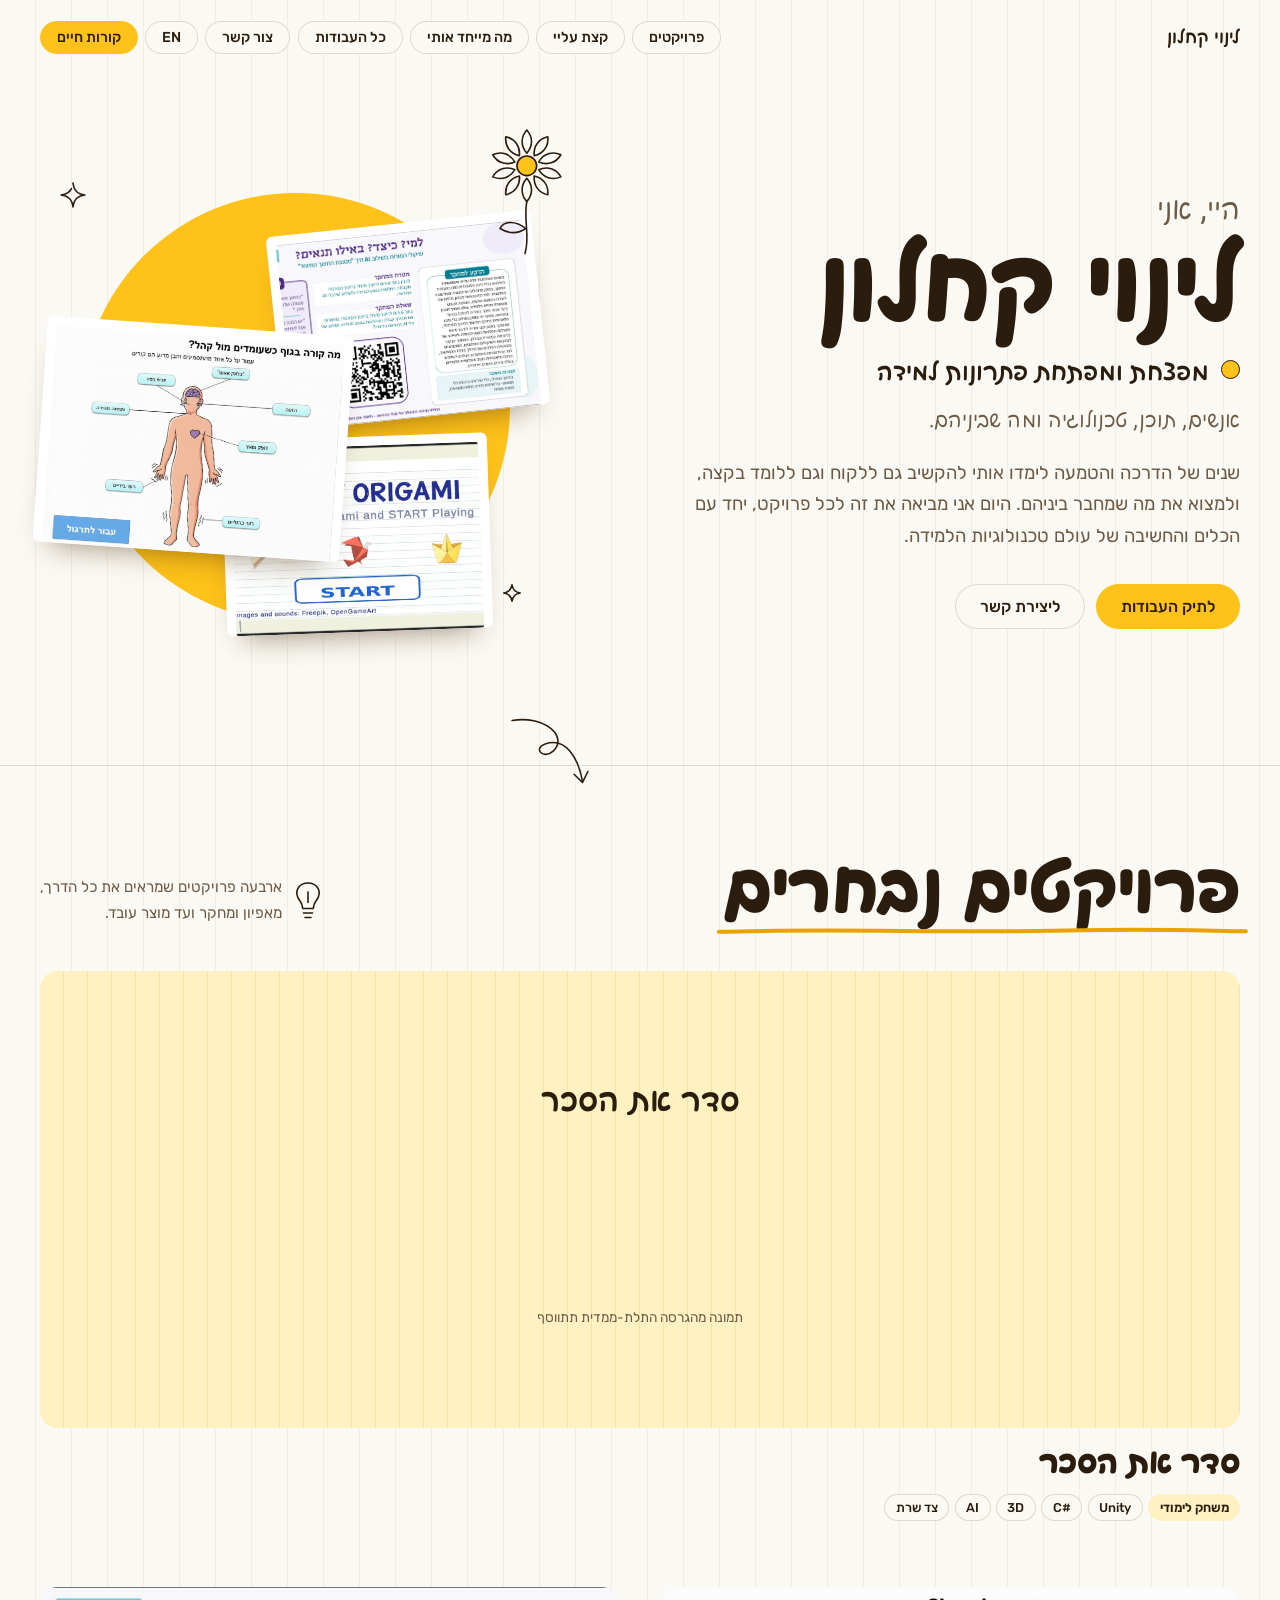
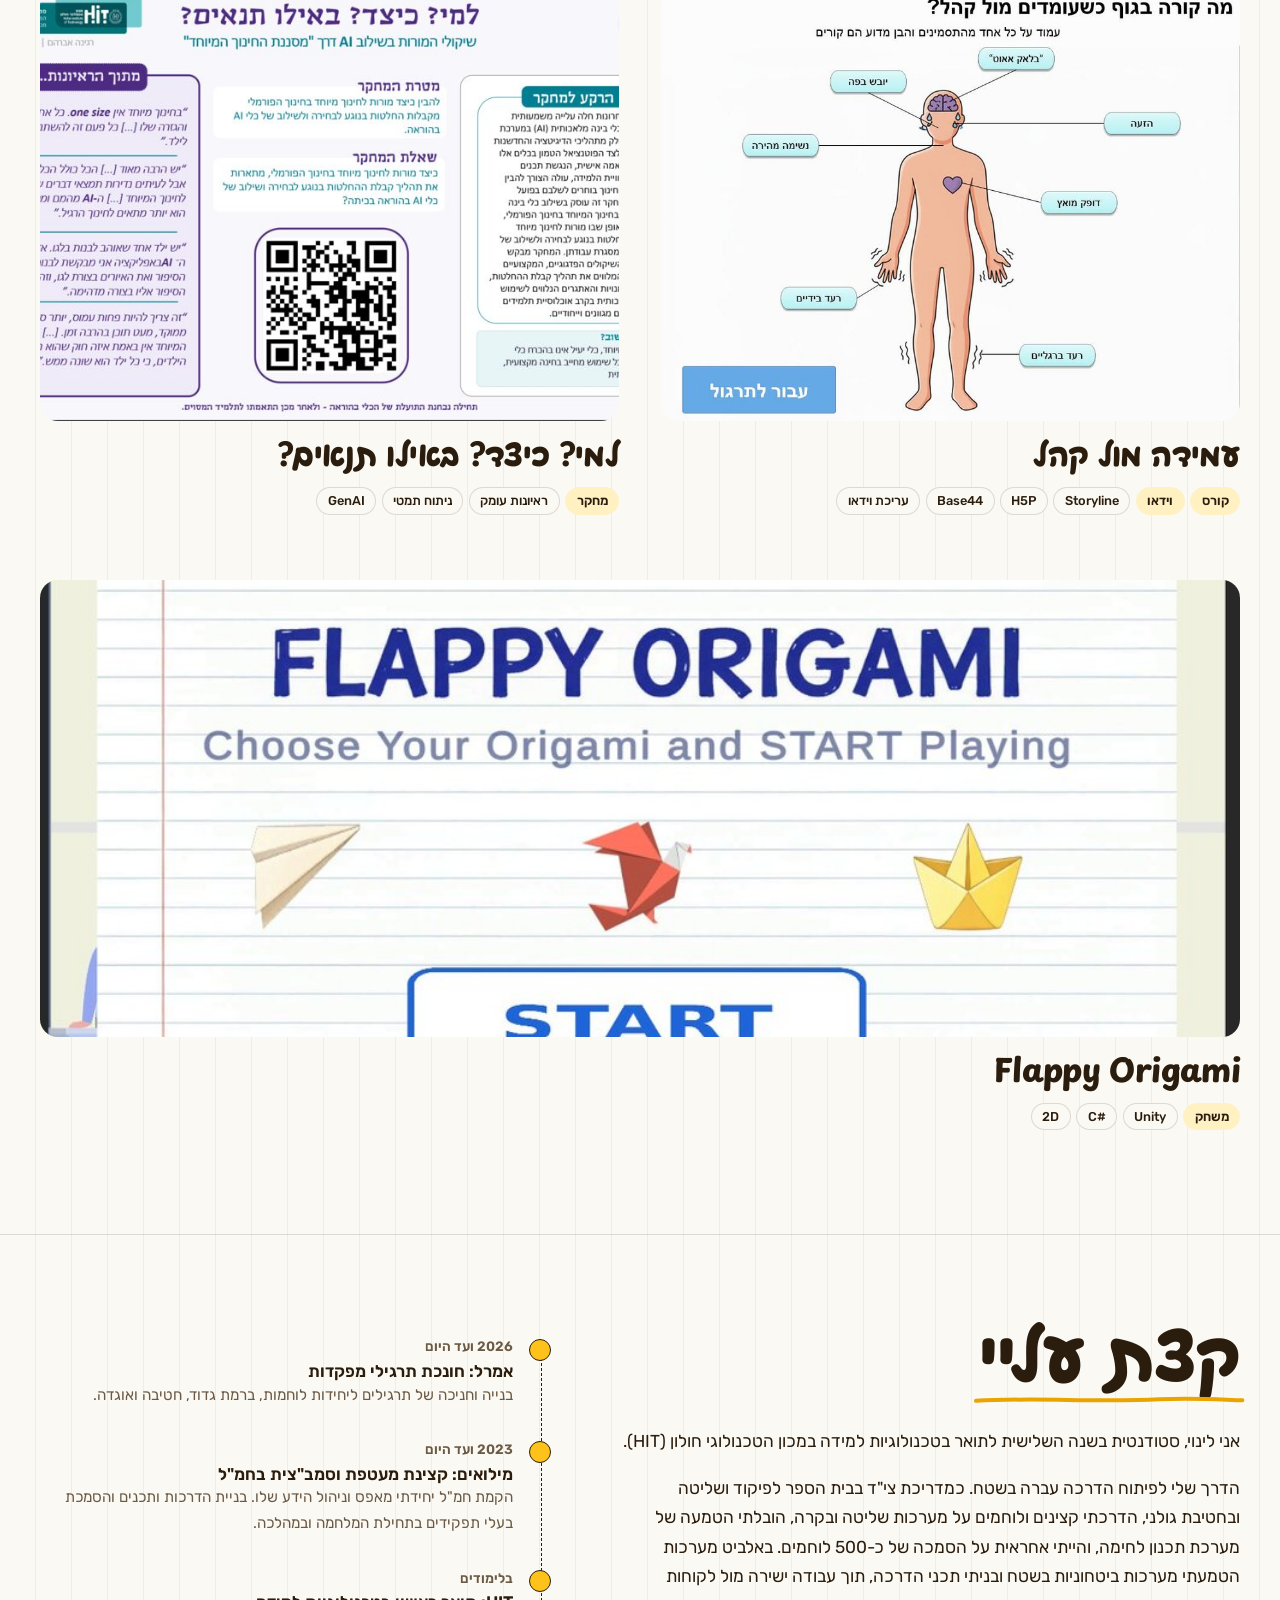
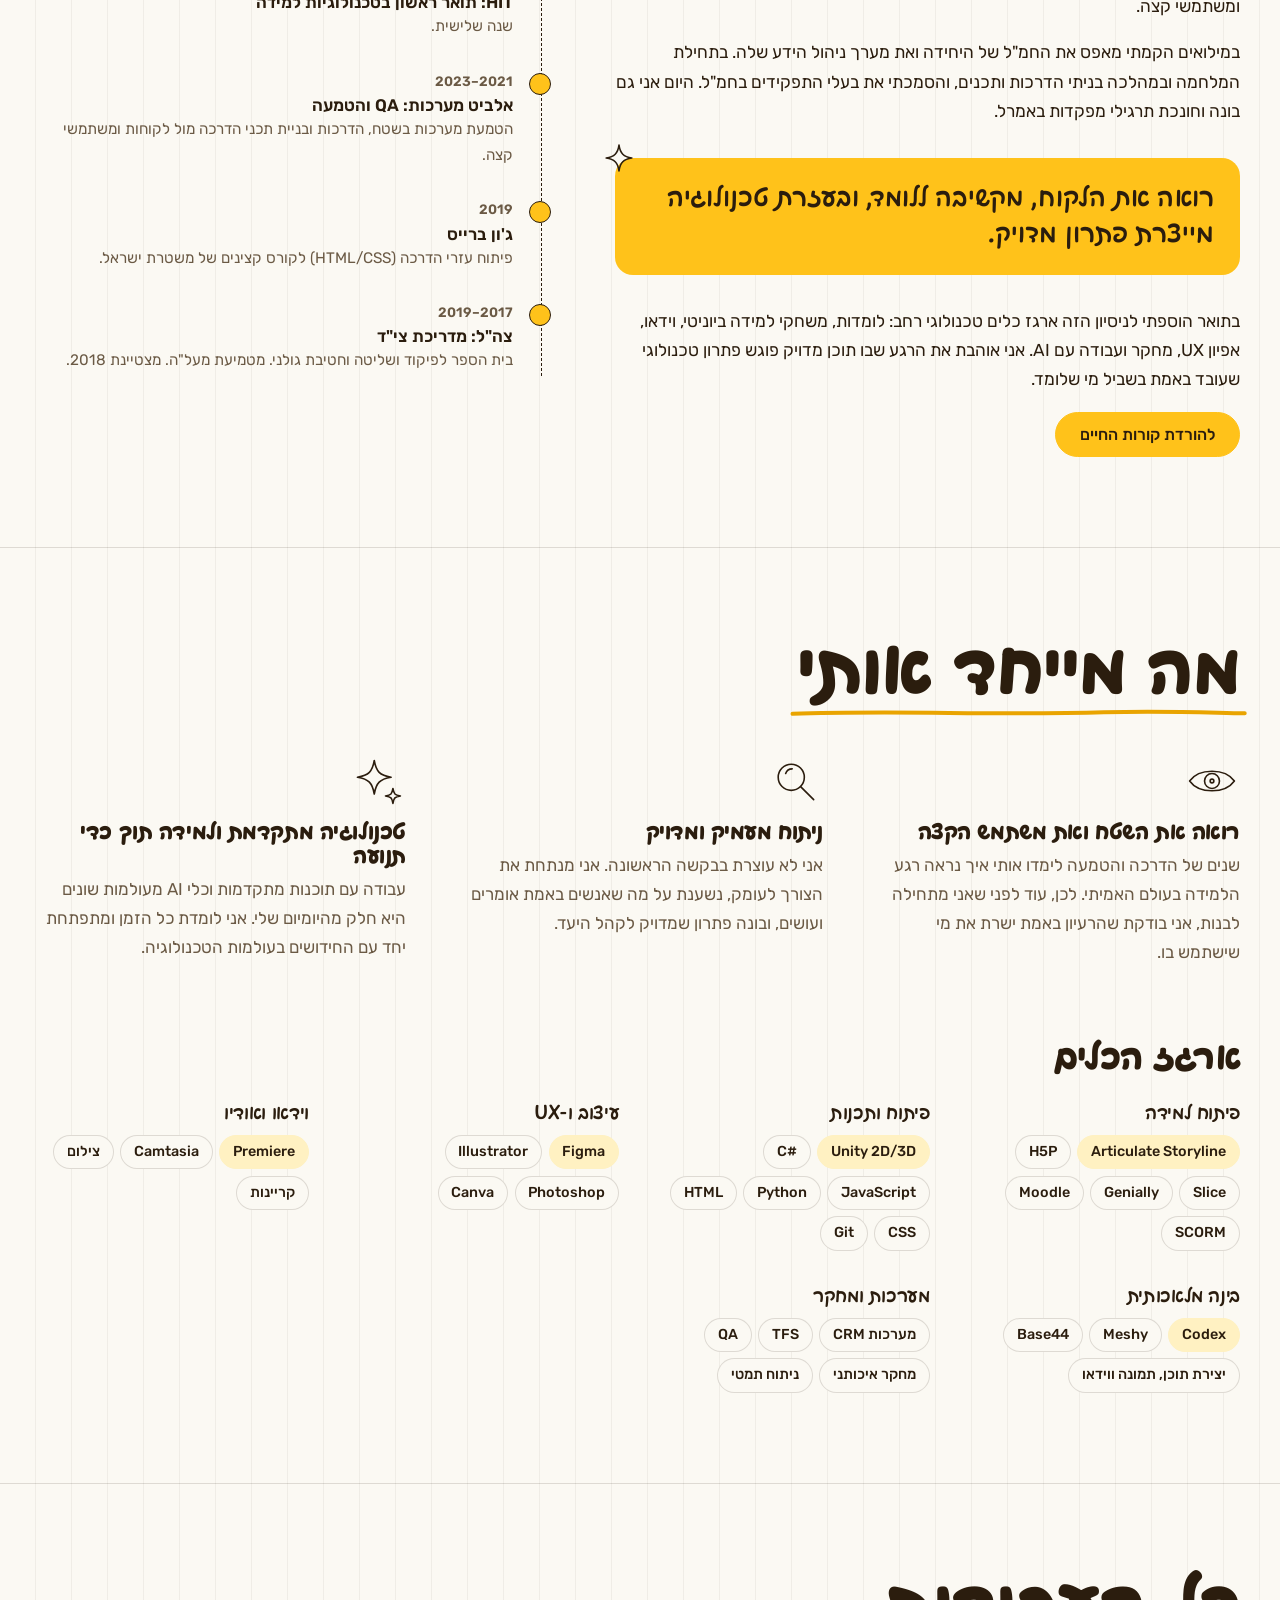
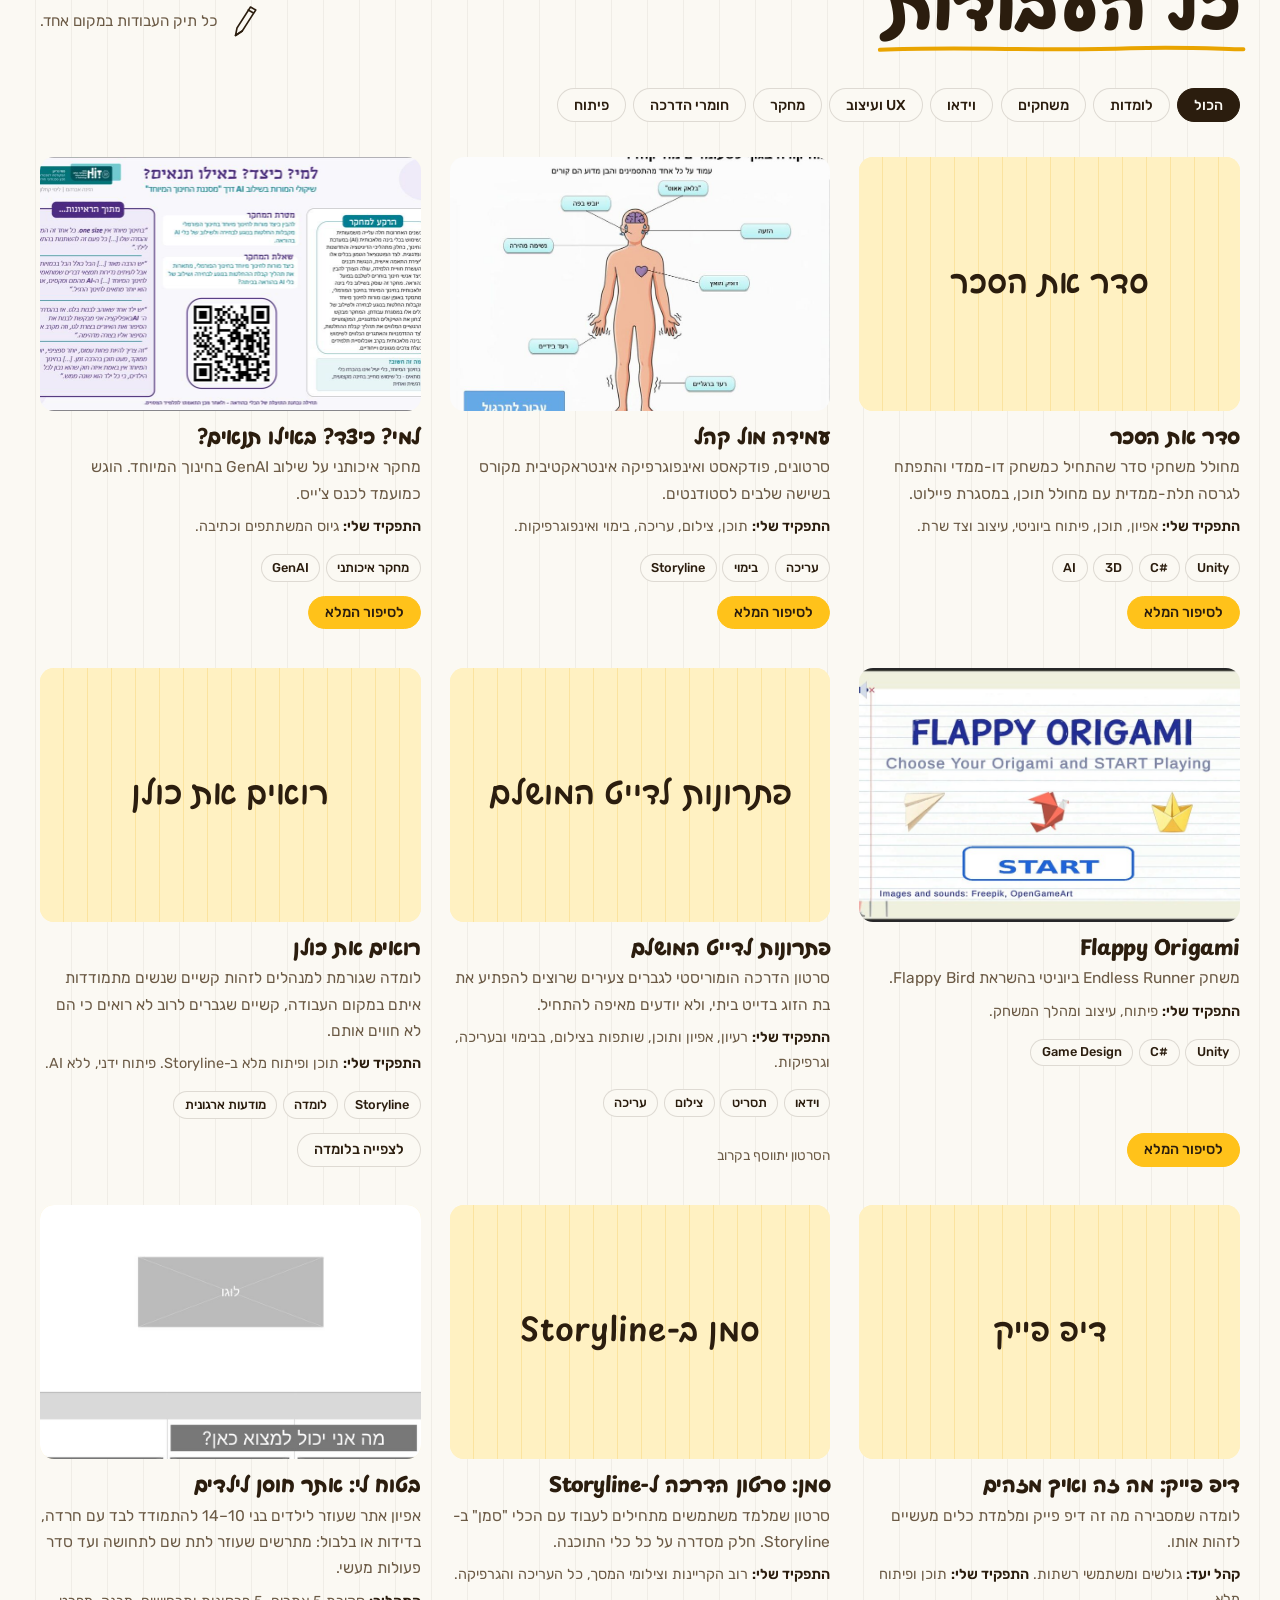
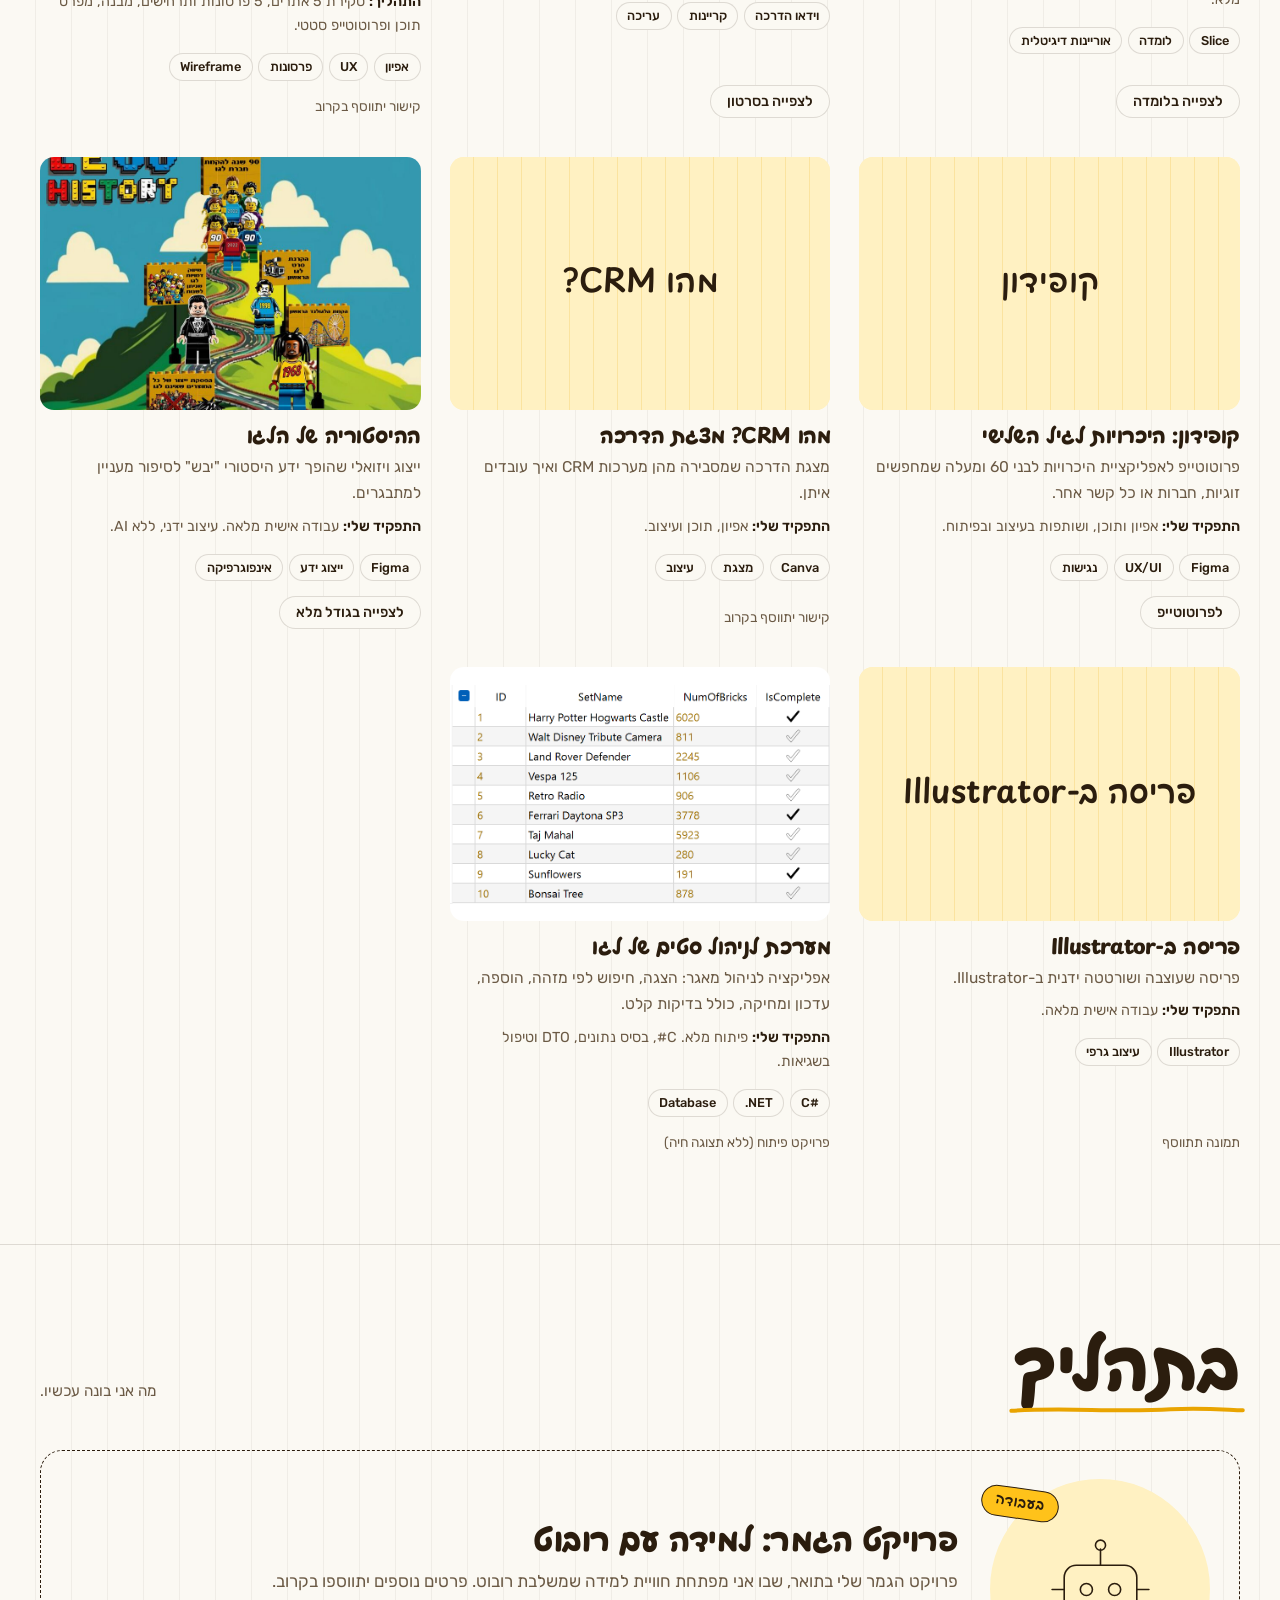
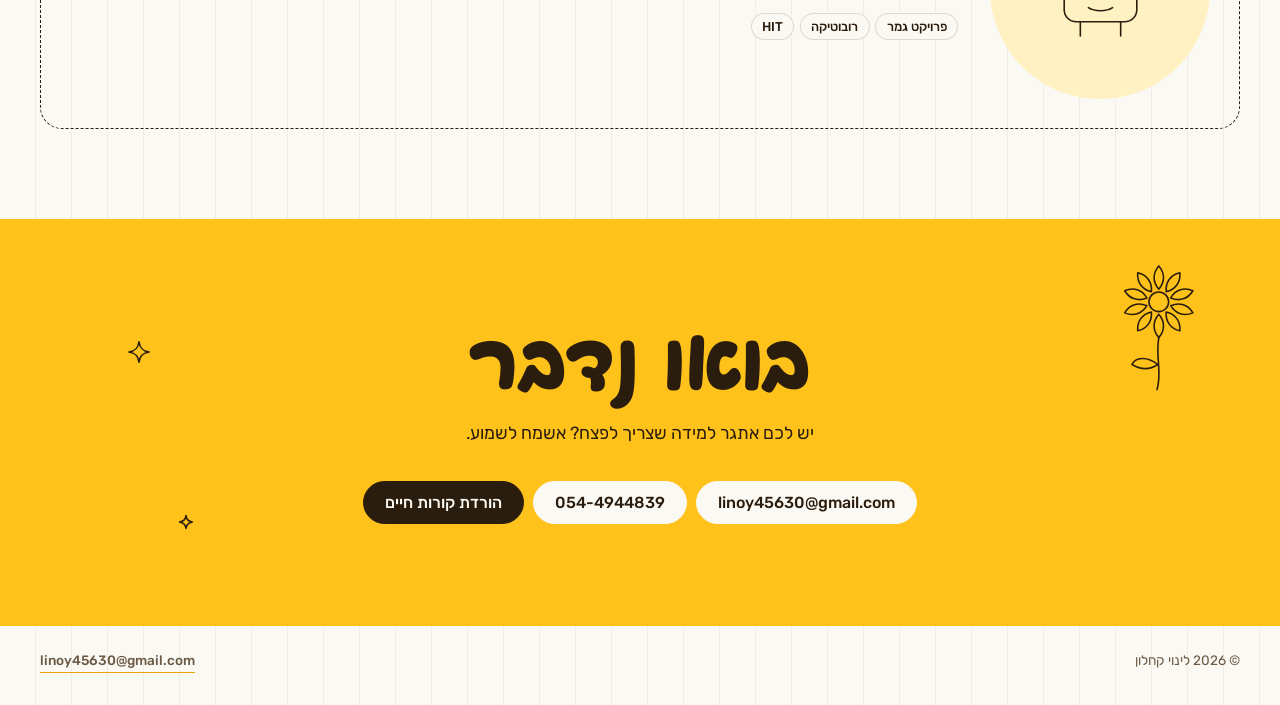
==== index.html @ 3c288479 "Add files via upload" ====
<!DOCTYPE html>
<html lang="he" dir="rtl">
<head>
<meta charset="utf-8">
<meta name="viewport" content="width=device-width, initial-scale=1">
<title>לינוי קחלון | מפצחת ומפתחת פתרונות למידה</title>
<meta name="description" content="תיק העבודות של לינוי קחלון, מפצחת ומפתחת פתרונות למידה וסטודנטית לטכנולוגיות למידה ב-HIT. לומדות, משחקי למידה ביוניטי, וידאו, אפיון ומחקר.">
<link rel="preconnect" href="https://fonts.googleapis.com"><link rel="preconnect" href="https://fonts.gstatic.com" crossorigin><link href="https://fonts.googleapis.com/css2?family=Playpen+Sans+Hebrew:wght@400;600;800&family=Rubik:wght@400;500;600&display=swap" rel="stylesheet">
<link rel="stylesheet" href="assets/css/style.css">
</head>
<body>
<a class="skip" href="#main">דלג לתוכן</a>
<header class="site-header">
  <div class="wrap">
    <a class="brand" href="#top">לינוי קחלון</a>
    <button class="pill menu-btn" aria-expanded="false" aria-controls="nav">תפריט</button>
    <nav class="nav" id="nav" aria-label="ניווט ראשי">
      <a class="pill" href="#projects">פרויקטים</a>
      <a class="pill" href="#about">קצת עליי</a>
      <a class="pill" href="#unique">מה מייחד אותי</a>
      <a class="pill" href="#works">כל העבודות</a>
      <a class="pill" href="#contact">צור קשר</a>
      <a class="pill" href="en/index.html" lang="en" hreflang="en">EN</a>
      <a class="pill sun" href="assets/files/Linoy-Kahalon-CV.pdf" download>קורות חיים</a>
    </nav>
  </div>
</header>
<main id="main">

<!-- 1. intro -->
<section class="intro" id="top">
  <div class="wrap intro-grid">
    <div class="intro-text">
      <p class="hello">היי, אני</p>
      <h1>לינוי קחלון</h1>
      <p class="role">מפצחת ומפתחת פתרונות למידה</p>
      <p class="motto">אנשים, תוכן, טכנולוגיה ומה שביניהם.</p>
      <p class="intro-lede">שנים של הדרכה והטמעה לימדו אותי להקשיב גם ללקוח וגם ללומד בקצה, ולמצוא את מה שמחבר ביניהם. היום אני מביאה את זה לכל פרויקט, יחד עם הכלים והחשיבה של עולם טכנולוגיות הלמידה.</p>
      <div class="intro-cta">
        <a class="pill sun big" href="#works">לתיק העבודות</a>
        <a class="pill big" href="#contact">ליצירת קשר</a>
      </div>
    </div>
    <div class="intro-art" aria-hidden="true">
      <div class="sun-disc"></div>
      <svg class="doodle draw hide-sm" viewBox="-50 -50 100 150" style="inset-inline-start:-4%;top:-6%;width:clamp(70px,7vw,100px);z-index:3" aria-hidden="true">
<circle pathLength="1" class="sunfill" r="11"/><path pathLength="1" class="d2" transform="rotate(0)" d="M0,-14 C7,-22 7,-32 0,-40 C-7,-32 -7,-22 0,-14"/><path pathLength="1" class="d2" transform="rotate(36)" d="M0,-14 C7,-22 7,-32 0,-40 C-7,-32 -7,-22 0,-14"/><path pathLength="1" class="d2" transform="rotate(72)" d="M0,-14 C7,-22 7,-32 0,-40 C-7,-32 -7,-22 0,-14"/><path pathLength="1" class="d2" transform="rotate(108)" d="M0,-14 C7,-22 7,-32 0,-40 C-7,-32 -7,-22 0,-14"/><path pathLength="1" class="d2" transform="rotate(144)" d="M0,-14 C7,-22 7,-32 0,-40 C-7,-32 -7,-22 0,-14"/><path pathLength="1" class="d2" transform="rotate(180)" d="M0,-14 C7,-22 7,-32 0,-40 C-7,-32 -7,-22 0,-14"/><path pathLength="1" class="d2" transform="rotate(216)" d="M0,-14 C7,-22 7,-32 0,-40 C-7,-32 -7,-22 0,-14"/><path pathLength="1" class="d2" transform="rotate(252)" d="M0,-14 C7,-22 7,-32 0,-40 C-7,-32 -7,-22 0,-14"/><path pathLength="1" class="d2" transform="rotate(288)" d="M0,-14 C7,-22 7,-32 0,-40 C-7,-32 -7,-22 0,-14"/><path pathLength="1" class="d2" transform="rotate(324)" d="M0,-14 C7,-22 7,-32 0,-40 C-7,-32 -7,-22 0,-14"/>
<path pathLength="1" class="d3" d="M0,40 C-4,62 4,78 -2,98"/><path pathLength="1" class="d3" d="M-1,70 C-14,60 -26,62 -30,70 C-20,76 -10,76 -1,70"/></svg>
      <svg class="doodle draw" viewBox="0 0 24 24" style="inset-inline-end:4%;top:6%;width:26px" aria-hidden="true"><path pathLength="1" d="M12 1 C13 8 16 11 23 12 C16 13 13 16 12 23 C11 16 8 13 1 12 C8 11 11 8 12 1Z"/></svg><svg class="doodle draw" viewBox="0 0 24 24" style="inset-inline-start:6%;bottom:12%;width:18px" aria-hidden="true"><path pathLength="1" d="M12 1 C13 8 16 11 23 12 C16 13 13 16 12 23 C11 16 8 13 1 12 C8 11 11 8 12 1Z"/></svg>
      <figure class="print p1"><img src="assets/img/research-poster.jpg" alt="" style="object-position:right center"></figure>
      <figure class="print p2"><img src="assets/img/infographic.jpg" alt=""></figure>
      <figure class="print p3"><img src="assets/img/flappy-start.jpg" alt=""></figure>
    </div>
  </div>
  <svg class="doodle draw hide-sm" viewBox="0 0 130 110" style="inset-inline-start:50%;bottom:-1.6rem;width:clamp(70px,7vw,100px);transform:translateX(-50%)" aria-hidden="true">
<path pathLength="1" d="M10,8 C55,0 92,30 70,52 C55,66 40,48 58,42 C88,32 106,62 112,96"/><path pathLength="1" class="d2" d="M100,86 L112,98 L120,82"/></svg>
</section>

<!-- 2. featured -->
<section class="section" id="projects" aria-labelledby="projects-title">
  <div class="wrap">
    <div class="head"><span class="underlined"><h2 id="projects-title">פרויקטים נבחרים</h2><svg class="doodle" viewBox="0 0 220 16" preserveAspectRatio="none" aria-hidden="true"><path d="M4,11 C50,4 100,14 150,8 C180,5 200,9 216,10"/></svg></span><p class="aside"><svg class="doodle" viewBox="0 0 40 56" aria-hidden="true"><path d="M20,4 C8,4 3,14 6,22 C8,28 13,30 13,38 L27,38 C27,30 32,28 34,22 C37,14 32,4 20,4Z"/><path d="M14,44 L26,44 M16,50 L24,50"/><path d="M20,16 L20,30"/></svg><span>ארבעה פרויקטים שמראים את כל הדרך,<br>מאפיון ומחקר ועד מוצר עובד.</span></p></div>
    <div class="menu">
      <a class="item wide" href="projects/sader.html">
  <div class="pic"><div class="ph">סדר את הסכר<small>תמונה מהגרסה התלת-ממדית תתווסף</small></div><span class="note">מחולל משחקים המאפשר להכניס תוכן בהתאם לצורך הלימודי. התחיל כמשחק דו-ממדי והתפתח לגרסה תלת-ממדית במסגרת פיילוט.</span></div>
  <div class="row"><h3>סדר את הסכר</h3></div>
  <ul class="tags"><li class="kind-tag">משחק לימודי</li><li>Unity</li><li>C#</li><li>3D</li><li>AI</li><li>צד שרת</li></ul>
</a>
      <a class="item" href="projects/public-speaking.html">
  <div class="pic"><img src="assets/img/infographic.jpg" alt="אינפוגרפיקה אינטראקטיבית: מה קורה בגוף כשעומדים מול קהל" loading="lazy"><span class="note">סרטונים, פודקאסט ואינפוגרפיקה אינטראקטיבית מתוך קורס היברידי בשישה שלבים לסטודנטים ליזמות ולמשפטים.</span></div>
  <div class="row"><h3>עמידה מול קהל</h3></div>
  <ul class="tags"><li class="kind-tag">קורס</li><li class="kind-tag">וידאו</li><li>Storyline</li><li>H5P</li><li>Base44</li><li>עריכת וידאו</li></ul>
</a>
      <a class="item" href="projects/research.html">
  <div class="pic"><img src="assets/img/research-card.jpg" alt="פוסטר המחקר" loading="lazy"><span class="note">מחקר איכותני על השיקולים של אנשי חינוך מיוחד בשילוב GenAI בהוראה, על בסיס 15 ראיונות עומק. הוגש כמועמד לכנס צ'ייס.</span></div>
  <div class="row"><h3>למי? כיצד? באילו תנאים?</h3></div>
  <ul class="tags"><li class="kind-tag">מחקר</li><li>ראיונות עומק</li><li>ניתוח תמטי</li><li>GenAI</li></ul>
</a>
      <a class="item wide" href="projects/flappy-origami.html">
  <div class="pic"><img src="assets/img/flappy-start.jpg" alt="מסך הפתיחה של Flappy Origami" loading="lazy" style="object-position:center 40%"><span class="note">משחק בפיתוח ידני ביוניטי. בהשראת Flappy Bird: אוריגמי שעף במסדרון בית ספר מלא במכשולים.</span></div>
  <div class="row"><h3>Flappy Origami</h3></div>
  <ul class="tags"><li class="kind-tag">משחק</li><li>Unity</li><li>C#</li><li>2D</li></ul>
</a>
    </div>
  </div>
</section>

<!-- 3. about, expanded -->
<section class="section" id="about" aria-labelledby="about-title">
  <div class="wrap about">
    <div class="about-text">
      <div class="head" style="margin-bottom:2rem"><span class="underlined"><h2 id="about-title">קצת עליי</h2><svg class="doodle" viewBox="0 0 220 16" preserveAspectRatio="none" aria-hidden="true"><path d="M4,11 C50,4 100,14 150,8 C180,5 200,9 216,10"/></svg></span></div>
      <p>אני לינוי, סטודנטית בשנה השלישית לתואר בטכנולוגיות למידה במכון הטכנולוגי חולון (HIT).</p>
      <p>הדרך שלי לפיתוח הדרכה עברה בשטח. כמדריכת צי"ד בבית הספר לפיקוד ושליטה ובחטיבת גולני, הדרכתי קצינים ולוחמים על מערכות שליטה ובקרה, הובלתי הטמעה של מערכת תכנון לחימה, והייתי אחראית על הסמכה של כ-500 לוחמים. באלביט מערכות הטמעתי מערכות ביטחוניות בשטח ובניתי תכני הדרכה, תוך עבודה ישירה מול לקוחות ומשתמשי קצה.</p>
      <p>במילואים הקמתי מאפס את החמ"ל של היחידה ואת מערך ניהול הידע שלה. בתחילת המלחמה ובמהלכה בניתי הדרכות ותכנים, והסמכתי את בעלי התפקידים בחמ"ל. היום אני גם בונה וחונכת תרגילי מפקדות באמרל.</p>
      <blockquote><svg class="doodle" viewBox="0 0 24 24" style="inset-inline-end:-10px;top:-14px;width:28px" aria-hidden="true"><path d="M12 1 C13 8 16 11 23 12 C16 13 13 16 12 23 C11 16 8 13 1 12 C8 11 11 8 12 1Z"/></svg>רואה את הלקוח, מקשיבה ללומד, ובעזרת טכנולוגיה מייצרת פתרון מדויק.</blockquote>
      <p>בתואר הוספתי לניסיון הזה ארגז כלים טכנולוגי רחב: לומדות, משחקי למידה ביוניטי, וידאו, אפיון UX, מחקר ועבודה עם AI. אני אוהבת את הרגע שבו תוכן מדויק פוגש פתרון טכנולוגי שעובד באמת בשביל מי שלומד.</p>
      <a class="pill sun big" href="assets/files/Linoy-Kahalon-CV.pdf" download>להורדת קורות החיים</a>
    </div>
    <ol class="timeline" aria-label="ציר זמן מקצועי">
      <li><span class="when">2026 ועד היום</span><h3>אמרל: חונכת תרגילי מפקדות</h3><p>בנייה וחניכה של תרגילים ליחידות לוחמות, ברמת גדוד, חטיבה ואוגדה.</p></li>
      <li><span class="when">2023 ועד היום</span><h3>מילואים: קצינת מעטפת וסמב"צית בחמ"ל</h3><p>הקמת חמ"ל יחידתי מאפס וניהול הידע שלו. בניית הדרכות ותכנים והסמכת בעלי תפקידים בתחילת המלחמה ובמהלכה.</p></li>
      <li><span class="when">בלימודים</span><h3>HIT: תואר ראשון בטכנולוגיות למידה</h3><p>שנה שלישית.</p></li>
      <li><span class="when">2021–2023</span><h3>אלביט מערכות: QA והטמעה</h3><p>הטמעת מערכות בשטח, הדרכות ובניית תכני הדרכה מול לקוחות ומשתמשי קצה.</p></li>
      <li><span class="when">2019</span><h3>ג'ון ברייס</h3><p>פיתוח עזרי הדרכה (HTML/CSS) לקורס קצינים של משטרת ישראל.</p></li>
      <li><span class="when">2017–2019</span><h3>צה"ל: מדריכת צי"ד</h3><p>בית הספר לפיקוד ושליטה וחטיבת גולני. מטמיעת מעל"ה. מצטיינת 2018.</p></li>
    </ol>
  </div>
</section>

<!-- 4. what makes me unique -->
<section class="section" id="unique" aria-labelledby="unique-title">
  <div class="wrap">
    <div class="head"><span class="underlined"><h2 id="unique-title">מה מייחד אותי</h2><svg class="doodle" viewBox="0 0 220 16" preserveAspectRatio="none" aria-hidden="true"><path d="M4,11 C50,4 100,14 150,8 C180,5 200,9 216,10"/></svg></span></div>
    <div class="points">
      <div class="point"><svg class="doodle" viewBox="0 0 60 60" aria-hidden="true"><path d="M6,30 C16,16 44,16 54,30 C44,44 16,44 6,30 Z"/><circle cx="30" cy="30" r="8"/><circle cx="30" cy="30" r="2"/></svg><h3>רואה את השטח ואת משתמש הקצה</h3><p>שנים של הדרכה והטמעה לימדו אותי איך נראה רגע הלמידה בעולם האמיתי. לכן, עוד לפני שאני מתחילה לבנות, אני בודקת שהרעיון באמת ישרת את מי שישתמש בו.</p></div>
      <div class="point"><svg class="doodle" viewBox="0 0 60 60" aria-hidden="true"><circle cx="26" cy="26" r="14"/><path d="M36,36 L50,50"/><path d="M20,22 C21,19 24,17 27,17"/></svg><h3>ניתוח מעמיק ומדויק</h3><p>אני לא עוצרת בבקשה הראשונה. אני מנתחת את הצורך לעומק, נשענת על מה שאנשים באמת אומרים ועושים, ובונה פתרון שמדויק לקהל היעד.</p></div>
      <div class="point"><svg class="doodle" viewBox="0 0 60 60" aria-hidden="true"><path d="M26 8 C28 20 32 24 44 26 C32 28 28 32 26 44 C24 32 20 28 8 26 C20 24 24 20 26 8Z"/><path d="M46 38 C47 44 48 45 54 46 C48 47 47 48 46 54 C45 48 44 47 38 46 C44 45 45 44 46 38Z"/></svg><h3>טכנולוגיה מתקדמת ולמידה תוך כדי תנועה</h3><p>עבודה עם תוכנות מתקדמות וכלי AI מעולמות שונים היא חלק מהיומיום שלי. אני לומדת כל הזמן ומתפתחת יחד עם החידושים בעולמות הטכנולוגיה.</p></div>
    </div>
    <div class="tools-block">
      <h3 class="tools-title">ארגז הכלים</h3>
      <div class="toolbox">
        <div><h3>פיתוח למידה</h3><ul><li class="hot">Articulate Storyline</li><li>H5P</li><li>Slice</li><li>Genially</li><li>Moodle</li><li>SCORM</li></ul></div>
        <div><h3>פיתוח ותכנות</h3><ul><li class="hot">Unity 2D/3D</li><li>C#</li><li>JavaScript</li><li>Python</li><li>HTML</li><li>CSS</li><li>Git</li></ul></div>
        <div><h3>עיצוב ו-UX</h3><ul><li class="hot">Figma</li><li>Illustrator</li><li>Photoshop</li><li>Canva</li></ul></div>
        <div><h3>וידאו ואודיו</h3><ul><li class="hot">Premiere</li><li>Camtasia</li><li>צילום</li><li>קריינות</li></ul></div>
        <div><h3>בינה מלאכותית</h3><ul><li class="hot">Codex</li><li>Meshy</li><li>Base44</li><li>יצירת תוכן, תמונה ווידאו</li></ul></div>
        <div><h3>מערכות ומחקר</h3><ul><li>מערכות CRM</li><li>TFS</li><li>QA</li><li>מחקר איכותני</li><li>ניתוח תמטי</li></ul></div>
      </div>
    </div>
  </div>
</section>

<!-- 5. all works -->
<section class="section" id="works" aria-labelledby="works-title">
  <div class="wrap">
    <div class="head"><span class="underlined"><h2 id="works-title">כל העבודות</h2><svg class="doodle" viewBox="0 0 220 16" preserveAspectRatio="none" aria-hidden="true"><path d="M4,11 C50,4 100,14 150,8 C180,5 200,9 216,10"/></svg></span><p class="aside"><svg class="doodle" viewBox="0 0 40 56" aria-hidden="true"><path d="M10,46 L12,36 L30,8 L37,12 L19,40 Z"/><path d="M27,12 L34,16"/><path d="M10,46 L19,40"/></svg><span>כל תיק העבודות במקום אחד.</span></p></div>
    <div class="filters" role="group" aria-label="סינון לפי סוג">
      <button class="pill" data-filter="all" aria-pressed="true">הכול</button>
      <button class="pill" data-filter="elearning" aria-pressed="false">לומדות</button>
      <button class="pill" data-filter="games" aria-pressed="false">משחקים</button>
      <button class="pill" data-filter="video" aria-pressed="false">וידאו</button>
      <button class="pill" data-filter="ux" aria-pressed="false">UX ועיצוב</button>
      <button class="pill" data-filter="research" aria-pressed="false">מחקר</button>
      <button class="pill" data-filter="training" aria-pressed="false">חומרי הדרכה</button>
      <button class="pill" data-filter="dev" aria-pressed="false">פיתוח</button>
    </div>
    <div class="gallery">
<article class="work" data-cat="games">
  <div class="pic"><div class="ph">סדר את הסכר</div></div>
  <h3>סדר את הסכר</h3>
  <p>מחולל משחקי סדר שהתחיל כמשחק דו-ממדי והתפתח לגרסה תלת-ממדית עם מחולל תוכן, במסגרת פיילוט.</p>
  <p class="meta"><strong>התפקיד שלי:</strong> אפיון, תוכן, פיתוח ביוניטי, עיצוב וצד שרת.</p>
  <ul class="tags"><li>Unity</li><li>C#</li><li>3D</li><li>AI</li></ul>
  <a class="pill go sun" href="projects/sader.html">לסיפור המלא</a>
</article>
<article class="work" data-cat="video elearning">
  <div class="pic"><img src="assets/img/infographic.jpg" alt="אינפוגרפיקה אינטראקטיבית מתוך הקורס" loading="lazy"></div>
  <h3>עמידה מול קהל</h3>
  <p>סרטונים, פודקאסט ואינפוגרפיקה אינטראקטיבית מקורס בשישה שלבים לסטודנטים.</p>
  <p class="meta"><strong>התפקיד שלי:</strong> תוכן, צילום, עריכה, בימוי ואינפוגרפיקות.</p>
  <ul class="tags"><li>עריכה</li><li>בימוי</li><li>Storyline</li></ul>
  <a class="pill go sun" href="projects/public-speaking.html">לסיפור המלא</a>
</article>
<article class="work" data-cat="research">
  <div class="pic"><img src="assets/img/research-card.jpg" alt="פוסטר המחקר" loading="lazy"></div>
  <h3>למי? כיצד? באילו תנאים?</h3>
  <p>מחקר איכותני על שילוב GenAI בחינוך המיוחד. הוגש כמועמד לכנס צ'ייס.</p>
  <p class="meta"><strong>התפקיד שלי:</strong> גיוס המשתתפים וכתיבה.</p>
  <ul class="tags"><li>מחקר איכותני</li><li>GenAI</li></ul>
  <a class="pill go sun" href="projects/research.html">לסיפור המלא</a>
</article>
<article class="work" data-cat="games dev">
  <div class="pic"><img src="assets/img/flappy-start.jpg" alt="מסך הפתיחה של Flappy Origami" loading="lazy"></div>
  <h3>Flappy Origami</h3>
  <p>משחק Endless Runner ביוניטי בהשראת Flappy Bird.</p>
  <p class="meta"><strong>התפקיד שלי:</strong> פיתוח, עיצוב ומהלך המשחק.</p>
  <ul class="tags"><li>Unity</li><li>C#</li><li>Game Design</li></ul>
  <a class="pill go sun" href="projects/flappy-origami.html">לסיפור המלא</a>
</article>
<article class="work" data-cat="video">
  <div class="pic"><div class="ph">פתרונות לדייט המושלם</div></div>
  <h3>פתרונות לדייט המושלם</h3>
  <p>סרטון הדרכה הומוריסטי לגברים צעירים שרוצים להפתיע את בת הזוג בדייט ביתי, ולא יודעים מאיפה להתחיל.</p>
  <p class="meta"><strong>התפקיד שלי:</strong> רעיון, אפיון ותוכן, שותפות בצילום, בבימוי ובעריכה, וגרפיקות.</p>
  <ul class="tags"><li>וידאו</li><li>תסריט</li><li>צילום</li><li>עריכה</li></ul>
  <span class="pending">הסרטון יתווסף בקרוב</span>
</article>
<article class="work" data-cat="elearning">
  <div class="pic"><div class="ph">רואים את כולן</div></div>
  <h3>רואים את כולן</h3>
  <p>לומדה שגורמת למנהלים לזהות קשיים שנשים מתמודדות איתם במקום העבודה, קשיים שגברים לרוב לא רואים כי הם לא חווים אותם.</p>
  <p class="meta"><strong>התפקיד שלי:</strong> תוכן ופיתוח מלא ב-Storyline. פיתוח ידני, ללא AI.</p>
  <ul class="tags"><li>Storyline</li><li>לומדה</li><li>מודעות ארגונית</li></ul>
  <a class="pill go" href="https://360.articulate.com/review/content/0aeb224f-6965-421b-b38f-12e90aecdbde/review" target="_blank" rel="noopener">לצפייה בלומדה</a>
</article>
<article class="work" data-cat="elearning">
  <div class="pic"><div class="ph">דיפ פייק</div></div>
  <h3>דיפ פייק: מה זה ואיך מזהים</h3>
  <p>לומדה שמסבירה מה זה דיפ פייק ומלמדת כלים מעשיים לזהות אותו.</p>
  <p class="meta"><strong>קהל יעד:</strong> גולשים ומשתמשי רשתות. <strong>התפקיד שלי:</strong> תוכן ופיתוח מלא.</p>
  <ul class="tags"><li>Slice</li><li>לומדה</li><li>אוריינות דיגיטלית</li></ul>
  <a class="pill go" href="https://edu.sliceapp.net/share/695531fb4591ca083260ccbd" target="_blank" rel="noopener">לצפייה בלומדה</a>
</article>
<article class="work" data-cat="video">
  <div class="pic"><div class="ph">סמן ב-Storyline</div></div>
  <h3>סמן: סרטון הדרכה ל-Storyline</h3>
  <p>סרטון שמלמד משתמשים מתחילים לעבוד עם הכלי "סמן" ב-Storyline. חלק מסדרה על כל כלי התוכנה.</p>
  <p class="meta"><strong>התפקיד שלי:</strong> רוב הקריינות וצילומי המסך, כל העריכה והגרפיקה.</p>
  <ul class="tags"><li>וידאו הדרכה</li><li>קריינות</li><li>עריכה</li></ul>
  <a class="pill go" href="https://360.articulate.com/review/content/14c747db-65d2-407c-b58c-fe82ca795a11/review" target="_blank" rel="noopener">לצפייה בסרטון</a>
</article>
<article class="work" data-cat="ux">
  <div class="pic"><img src="assets/img/safe-wire.jpg" alt="פריסת העמוד הראשי של האתר 'בטוח לי'" loading="lazy" style="object-position:top"></div>
  <h3>בטוח לי: אתר חוסן לילדים</h3>
  <p>אפיון אתר שעוזר לילדים בני 10–14 להתמודד לבד עם חרדה, בדידות או בלבול: מתרשים שעוזר לתת שם לתחושה ועד סדר פעולות מעשי.</p>
  <p class="meta"><strong>התהליך:</strong> סקירת 5 אתרים, 5 פרסונות ותרחישים, מבנה, מפרט תוכן ופרוטוטייפ סטטי.</p>
  <ul class="tags"><li>אפיון</li><li>UX</li><li>פרסונות</li><li>Wireframe</li></ul>
  <span class="pending">קישור יתווסף בקרוב</span>
</article>
<article class="work" data-cat="ux">
  <div class="pic"><div class="ph">קופידון</div></div>
  <h3>קופידון: היכרויות לגיל השלישי</h3>
  <p>פרוטוטייפ לאפליקציית היכרויות לבני 60 ומעלה שמחפשים זוגיות, חברות או כל קשר אחר.</p>
  <p class="meta"><strong>התפקיד שלי:</strong> אפיון ותוכן, ושותפות בעיצוב ובפיתוח.</p>
  <ul class="tags"><li>Figma</li><li>UX/UI</li><li>נגישות</li></ul>
  <a class="pill go" href="https://www.figma.com/proto/9FJ4DOx8jli3f39g3fi1hL/%D7%A7%D7%95%D7%A4%D7%99%D7%93%D7%95%D7%9F---%D7%90%D7%95%D7%A9%D7%A8--%D7%9C%D7%99%D7%A0%D7%95%D7%99-%D7%95%D7%A9%D7%99%D7%A8%D7%94?node-id=1-1148&amp;scaling=min-zoom&amp;content-scaling=fixed&amp;starting-point-node-id=1%3A1138" target="_blank" rel="noopener">לפרוטוטייפ</a>
</article>
<article class="work" data-cat="training">
  <div class="pic"><div class="ph">מהו CRM?</div></div>
  <h3>מהו CRM? מצגת הדרכה</h3>
  <p>מצגת הדרכה שמסבירה מהן מערכות CRM ואיך עובדים איתן.</p>
  <p class="meta"><strong>התפקיד שלי:</strong> אפיון, תוכן ועיצוב.</p>
  <ul class="tags"><li>Canva</li><li>מצגת</li><li>עיצוב</li></ul>
  <span class="pending">קישור יתווסף בקרוב</span>
</article>
<article class="work" data-cat="ux">
  <div class="pic"><img src="assets/img/lego-card.jpg" alt="אינפוגרפיקה: ההיסטוריה של הלגו" loading="lazy"></div>
  <h3>ההיסטוריה של הלגו</h3>
  <p>ייצוג ויזואלי שהופך ידע היסטורי "יבש" לסיפור מעניין למתבגרים.</p>
  <p class="meta"><strong>התפקיד שלי:</strong> עבודה אישית מלאה. עיצוב ידני, ללא AI.</p>
  <ul class="tags"><li>Figma</li><li>ייצוג ידע</li><li>אינפוגרפיקה</li></ul>
  <a class="pill go" href="assets/img/lego.jpg" target="_blank" rel="noopener">לצפייה בגודל מלא</a>
</article>
<article class="work" data-cat="ux">
  <div class="pic"><div class="ph">פריסה ב-Illustrator</div></div>
  <h3>פריסה ב-Illustrator</h3>
  <p>פריסה שעוצבה ושורטטה ידנית ב-Illustrator.</p>
  <p class="meta"><strong>התפקיד שלי:</strong> עבודה אישית מלאה.</p>
  <ul class="tags"><li>Illustrator</li><li>עיצוב גרפי</li></ul>
  <span class="pending">תמונה תתווסף</span>
</article>
<article class="work" data-cat="dev">
  <div class="pic"><img src="assets/img/prog-db.png" alt="טבלת בסיס הנתונים של מערכת ניהול סטים של לגו" loading="lazy" style="object-fit:contain;background:#fff"></div>
  <h3>מערכת לניהול סטים של לגו</h3>
  <p>אפליקציה לניהול מאגר: הצגה, חיפוש לפי מזהה, הוספה, עדכון ומחיקה, כולל בדיקות קלט.</p>
  <p class="meta"><strong>התפקיד שלי:</strong> פיתוח מלא. C#, בסיס נתונים, DTO וטיפול בשגיאות.</p>
  <ul class="tags"><li>C#</li><li>.NET</li><li>Database</li></ul>
  <span class="pending">פרויקט פיתוח (ללא תצוגה חיה)</span>
</article>
    </div>
  </div>
</section>

<!-- 6. in progress -->
<section class="section" id="wip" aria-labelledby="wip-title">
  <div class="wrap">
    <div class="head"><span class="underlined"><h2 id="wip-title">בתהליך</h2><svg class="doodle" viewBox="0 0 220 16" preserveAspectRatio="none" aria-hidden="true"><path d="M4,11 C50,4 100,14 150,8 C180,5 200,9 216,10"/></svg></span><p class="aside"><span>מה אני בונה עכשיו.</span></p></div>
    <article class="wip">
      <div class="wip-art"><svg class="doodle" viewBox="0 0 60 60" aria-hidden="true"><rect x="12" y="18" width="36" height="28" rx="6"/><path d="M30,18 L30,10"/><circle cx="30" cy="8" r="2.5"/><circle cx="23" cy="30" r="3"/><circle cx="37" cy="30" r="3"/><path d="M24,39 C27,41 33,41 36,39"/><path d="M12,30 L6,30 M48,30 L54,30"/><path d="M20,46 L20,53 M40,46 L40,53"/></svg><span class="wip-badge">בעבודה</span></div>
      <div>
        <h3>פרויקט הגמר: למידה עם רובוט</h3>
        <p>פרויקט הגמר שלי בתואר, שבו אני מפתחת חוויית למידה שמשלבת רובוט. פרטים נוספים יתווספו בקרוב.</p>
        <ul class="tags"><li>פרויקט גמר</li><li>רובוטיקה</li><li>HIT</li></ul>
      </div>
    </article>
  </div>
</section>

<!-- 7. contact -->
<section class="contact" id="contact" aria-labelledby="contact-title">
  <svg class="doodle draw hide-sm" viewBox="-50 -50 100 150" style="inset-inline-start:max(6vw,1rem);top:2.4rem;width:clamp(70px,7vw,100px)" aria-hidden="true">
<circle pathLength="1" class="sunfill" r="11"/><path pathLength="1" class="d2" transform="rotate(0)" d="M0,-14 C7,-22 7,-32 0,-40 C-7,-32 -7,-22 0,-14"/><path pathLength="1" class="d2" transform="rotate(36)" d="M0,-14 C7,-22 7,-32 0,-40 C-7,-32 -7,-22 0,-14"/><path pathLength="1" class="d2" transform="rotate(72)" d="M0,-14 C7,-22 7,-32 0,-40 C-7,-32 -7,-22 0,-14"/><path pathLength="1" class="d2" transform="rotate(108)" d="M0,-14 C7,-22 7,-32 0,-40 C-7,-32 -7,-22 0,-14"/><path pathLength="1" class="d2" transform="rotate(144)" d="M0,-14 C7,-22 7,-32 0,-40 C-7,-32 -7,-22 0,-14"/><path pathLength="1" class="d2" transform="rotate(180)" d="M0,-14 C7,-22 7,-32 0,-40 C-7,-32 -7,-22 0,-14"/><path pathLength="1" class="d2" transform="rotate(216)" d="M0,-14 C7,-22 7,-32 0,-40 C-7,-32 -7,-22 0,-14"/><path pathLength="1" class="d2" transform="rotate(252)" d="M0,-14 C7,-22 7,-32 0,-40 C-7,-32 -7,-22 0,-14"/><path pathLength="1" class="d2" transform="rotate(288)" d="M0,-14 C7,-22 7,-32 0,-40 C-7,-32 -7,-22 0,-14"/><path pathLength="1" class="d2" transform="rotate(324)" d="M0,-14 C7,-22 7,-32 0,-40 C-7,-32 -7,-22 0,-14"/>
<path pathLength="1" class="d3" d="M0,40 C-4,62 4,78 -2,98"/><path pathLength="1" class="d3" d="M-1,70 C-14,60 -26,62 -30,70 C-20,76 -10,76 -1,70"/></svg>
  <svg class="doodle" viewBox="0 0 24 24" style="inset-inline-end:10%;top:30%;width:22px" aria-hidden="true"><path d="M12 1 C13 8 16 11 23 12 C16 13 13 16 12 23 C11 16 8 13 1 12 C8 11 11 8 12 1Z"/></svg><svg class="doodle" viewBox="0 0 24 24" style="inset-inline-end:14%;bottom:24%;width:14px" aria-hidden="true"><path d="M12 1 C13 8 16 11 23 12 C16 13 13 16 12 23 C11 16 8 13 1 12 C8 11 11 8 12 1Z"/></svg>
  <div class="wrap">
    <h2 id="contact-title">בואו נדבר</h2>
    <p>יש לכם אתגר למידה שצריך לפצח? אשמח לשמוע.</p>
    <div class="links">
      <a class="pill" href="mailto:linoy45630@gmail.com">linoy45630@gmail.com</a>
      <a class="pill" href="tel:+972544944839" dir="ltr">054-4944839</a>
      <a class="pill dark" href="assets/files/Linoy-Kahalon-CV.pdf" download>הורדת קורות חיים</a>
    </div>
  </div>
</section>
</main>
<footer class="site-footer">
  <div class="wrap"><span>© 2026 לינוי קחלון</span><a class="quiet" href="mailto:linoy45630@gmail.com">linoy45630@gmail.com</a></div>
</footer>
<script src="assets/js/main.js"></script>
</body>
</html>
---- assets/css/style.css ----
/* ===== Linoy Kahalon — portfolio ("Sunflower") =====
   VOICE: clean, restrained, with a smile. Professional without being cold.
   IDEA: a striped work-notebook page, one warm colour (sunflower yellow) marking what matters,
         and thin hand-drawn line ornaments.
   TYPE: Playpen Sans Hebrew for headings, Rubik for text.
*/
:root {
  --paper: #fbf9f3;
  --stripe: rgba(43, 29, 14, .055);
  --sun: #ffc21a;
  --sun-deep: #e9a400;
  --butter: #fff1c2;
  --ink: #2b1d0e;
  --ink-soft: #6b5a45;
  --line: rgba(43, 29, 14, .14);
  --display: "Playpen Sans Hebrew", "Rubik", sans-serif;
  --body: "Rubik", system-ui, -apple-system, "Segoe UI", Arial, sans-serif;
}
* { box-sizing: border-box; min-width: 0; }
html { scroll-behavior: smooth; scroll-padding-top: 20px; }
body {
  margin: 0; color: var(--ink); font: 400 17px/1.7 var(--body); overflow-x: clip;
  background: var(--paper) repeating-linear-gradient(90deg, transparent 0 35px, var(--stripe) 35px 36px);
}
img { max-width: 100%; display: block; }
a { color: inherit; }
:focus-visible { outline: 2.5px solid var(--ink); outline-offset: 3px; border-radius: 8px; }
p { max-width: 66ch; margin: 0 0 1em; }
h1, h2, h3 { font-family: var(--display); margin: 0; letter-spacing: -.02em; line-height: 1.1; }
.wrap { width: min(1200px, 100% - 2.5rem); margin-inline: auto; }
.skip { position: absolute; inset-inline-start: -999px; }
.skip:focus { inset-inline-start: 1rem; top: 1rem; z-index: 99; background: #fff; padding: .5rem 1rem; }

/* ---------- pills & links ---------- */
.pill {
  display: inline-flex; align-items: center; gap: .4rem; font: 500 .9rem var(--body);
  padding: .45rem 1rem; border-radius: 999px; background: var(--paper); text-decoration: none;
  border: 1.5px solid var(--line); transition: background .2s, border-color .2s; cursor: pointer; color: var(--ink);
}
.pill:hover { border-color: var(--ink); }
.pill.sun { background: var(--sun); border-color: var(--sun); }
.pill.sun:hover { background: var(--sun-deep); border-color: var(--sun-deep); }
.pill.big { font-size: 1rem; padding: .75rem 1.5rem; }
.quiet { font-weight: 500; text-decoration: none; border-bottom: 1.5px solid var(--sun-deep); }
.quiet:hover { border-bottom-width: 3px; }

/* ---------- header ---------- */
.site-header .wrap { display: flex; justify-content: space-between; align-items: center; gap: 1rem; padding: 1.3rem 0; }
.brand { font-family: var(--display); font-weight: 600; font-size: 1.1rem; text-decoration: none; }
.nav { display: flex; gap: .45rem; flex-wrap: wrap; align-items: center; }
.menu-btn { display: none; }
@media (max-width: 760px) {
  .menu-btn { display: inline-flex; }
  .nav .pill:not(.sun) { display: none; }
  .nav.open { position: absolute; top: 4.4rem; inset-inline: 1.25rem; z-index: 30; flex-direction: column; align-items: stretch;
              background: var(--paper); border: 1.5px solid var(--line); border-radius: 18px; padding: .8rem; box-shadow: 0 20px 40px -20px rgba(43,29,14,.4); }
  .nav.open .pill { display: flex; justify-content: center; }
}

/* ---------- hand-drawn ornaments ---------- */
.doodle { position: absolute; pointer-events: none; overflow: visible; }
.doodle * { fill: none; stroke: var(--ink); stroke-width: 1.6; stroke-linecap: round; stroke-linejoin: round; vector-effect: non-scaling-stroke; }
.doodle .sunfill { fill: var(--sun); }
.draw path, .draw circle { stroke-dasharray: 1; stroke-dashoffset: 1; animation: ink 1.4s ease-out forwards; }
.draw .d2 { animation-delay: .35s; } .draw .d3 { animation-delay: .7s; }
@keyframes ink { to { stroke-dashoffset: 0; } }
@media (prefers-reduced-motion: reduce) {
  html { scroll-behavior: auto; }
  .draw path, .draw circle { animation: none; stroke-dashoffset: 0; }
  * { transition: none !important; }
}
@media (max-width: 520px) { .hide-sm { display: none; } }
@media (max-width: 900px) { .hide-md { display: none; } }
.underlined { position: relative; display: inline-block; }
.underlined .doodle { inset-inline: -3%; bottom: -.5em; width: 106%; height: .5em; }
.underlined .doodle path { stroke: var(--sun-deep); stroke-width: 4; }

/* ---------- hero ---------- */
.hero-top { position: relative; }
.t { font-family: var(--display); text-align: center; margin: 0; line-height: 1; letter-spacing: -.02em; }
.t-top { font-weight: 800; font-size: clamp(3.4rem, 10vw, 8.4rem); padding: clamp(1.8rem, 5vw, 3.6rem) 0 clamp(1.4rem, 3vw, 2.4rem); }
.t-bottom { font-weight: 400; font-size: clamp(3.4rem, 10vw, 8.4rem); padding: clamp(1.4rem, 3vw, 2.4rem) 0 1rem; }
.band { position: relative; background: var(--sun); padding: clamp(2rem, 5vw, 3.8rem) 0; overflow: hidden; }
.prints { display: grid; grid-template-columns: 1fr 1.25fr 1fr; gap: clamp(.8rem, 2.5vw, 2rem); align-items: center; width: min(1100px, 100% - 2.5rem); margin-inline: auto; }
.print { margin: 0; background: #fff; padding: .55rem .55rem 0; border-radius: 6px; box-shadow: 0 18px 30px -18px rgba(70,40,0,.55); }
.print img { width: 100%; aspect-ratio: 4/3; object-fit: cover; border-radius: 3px; }
.print figcaption { font: 500 .8rem var(--body); padding: .5rem .2rem .6rem; color: var(--ink-soft); }
.print:nth-child(1) { transform: rotate(2.5deg) translateY(10px); }
.print:nth-child(3) { transform: rotate(-2deg) translateY(14px); }
.print:nth-child(2) img { aspect-ratio: 16/10; }
@media (max-width: 700px) { .prints { grid-template-columns: 1fr; } .print:nth-child(1), .print:nth-child(3) { display: none; } }
.lede { max-width: 46ch; margin: 0 auto; text-align: center; color: var(--ink-soft); font-size: 1.12rem; }
.cta { display: flex; justify-content: center; gap: 1rem; flex-wrap: wrap; align-items: center; padding: 1.4rem 0 clamp(3.5rem, 7vw, 5.5rem); }

/* ---------- sections ---------- */
.section { position: relative; padding: clamp(3.5rem, 7vw, 6rem) 0; border-top: 1px solid var(--line); }
.head { display: flex; justify-content: space-between; align-items: end; gap: 2rem; flex-wrap: wrap; margin-bottom: 2.8rem; }
.head h2 { font-weight: 800; font-size: clamp(2.4rem, 6vw, 4.4rem); line-height: 1; }
.aside { max-width: 34ch; color: var(--ink-soft); font-size: .95rem; margin: 0; display: flex; gap: .7rem; align-items: center; }
.aside svg { position: static; flex: none; width: 30px; height: 44px; }

/* ---------- projects menu ---------- */
.menu { display: grid; grid-template-columns: repeat(2, minmax(0, 1fr)); gap: 3.2rem 2.6rem; }
.item { display: block; text-decoration: none; }
.pic { position: relative; aspect-ratio: 4/3; border-radius: 18px; overflow: hidden; background: var(--butter); }
.pic img { width: 100%; height: 100%; object-fit: cover; transition: transform .6s cubic-bezier(.2,.7,.2,1); }
.item:hover .pic img { transform: scale(1.035); }
.ph {
  position: absolute; inset: 0; display: grid; place-items: center; text-align: center; padding: 1rem;
  font-family: var(--display); font-weight: 600; font-size: clamp(1.4rem, 2.6vw, 2rem);
  background: var(--butter) repeating-linear-gradient(90deg, transparent 0 23px, rgba(233,164,0,.18) 23px 24px);
}
.ph small { display: block; font: 400 .85rem var(--body); color: var(--ink-soft); margin-top: .3rem; }
.note {
  position: absolute; inset-inline: 1rem; bottom: 1rem; background: var(--sun); border-radius: 14px; padding: .8rem 1rem;
  line-height: 1.45; font-weight: 500; transform: translateY(calc(100% + 1.5rem)); transition: transform .45s cubic-bezier(.3,1.25,.5,1);
}
.note b { display: block; font-size: .75rem; font-weight: 600; opacity: .7; }
.item:hover .note, .item:focus-visible .note { transform: none; }
.row { display: flex; justify-content: space-between; align-items: baseline; gap: 1rem; margin-top: 1.1rem; padding-bottom: .45rem; border-bottom: 1.5px dotted rgba(43,29,14,.3); }
.item h3 { font-weight: 800; font-size: clamp(1.5rem, 2.5vw, 2rem); }
.kind { font-size: .85rem; font-weight: 500; color: var(--ink-soft); white-space: nowrap; }
.item p { margin: .6rem 0 0; color: var(--ink-soft); }
.item.wide { grid-column: 1 / -1; }
.item.wide .pic { aspect-ratio: 21/8; }
@media (max-width: 760px) { .menu { grid-template-columns: 1fr; } .item.wide .pic { aspect-ratio: 4/3; } }
@media (hover: none) { .note { position: static; transform: none; margin: .8rem 0 0; } .pic { overflow: hidden; } }

/* ---------- peel ("how I work") ---------- */
.peel-wrap { position: relative; }
.peel { position: relative; aspect-ratio: 16/7; border-radius: 22px; overflow: hidden; border: 1px solid var(--line); }
.layer { position: absolute; inset: 0; padding: clamp(1.4rem, 4.5vw, 3.5rem); display: flex; flex-direction: column; justify-content: center; }
.need { background: var(--sun); padding-inline-end: calc(46% + 1.5rem); }
.need small, .ask small { font-weight: 600; font-size: .85rem; margin-bottom: .9rem; opacity: .7; }
.need ul { list-style: none; margin: 0; padding: 0; }
.need li { font-family: var(--display); font-weight: 600; font-size: clamp(1.1rem, 2.4vw, 1.9rem); line-height: 1.45; }
.ask { background: #fff repeating-linear-gradient(0deg, transparent 0 35px, rgba(43,29,14,.07) 35px 36px); padding-inline-start: calc(46% + 1.5rem); clip-path: inset(0 calc(100% - var(--cut, 54%)) 0 0); }
.ask .q { font-family: var(--display); font-weight: 400; font-size: clamp(1.5rem, 3.4vw, 2.8rem); line-height: 1.2; margin: 0; color: var(--ink-soft); }
.peel .handle { position: absolute; top: 0; bottom: 0; left: var(--cut, 54%); border-left: 2px solid var(--ink); pointer-events: none; }
.peel .handle::after {
  content: ""; position: absolute; top: 50%; left: -25px; width: 48px; height: 48px; margin-top: -24px; border-radius: 50%;
  background: var(--ink) url("data:image/svg+xml,%3Csvg xmlns='http://www.w3.org/2000/svg' viewBox='0 0 24 24'%3E%3Cpath d='M9 6l-6 6 6 6M15 6l6 6-6 6' fill='none' stroke='%23ffc21a' stroke-width='2.2' stroke-linecap='round' stroke-linejoin='round'/%3E%3C/svg%3E") center/22px no-repeat;
}
.slider { position: absolute; inset: 0; width: 100%; height: 100%; opacity: 0; margin: 0; cursor: ew-resize; direction: ltr; z-index: 3; }
.slider:focus-visible ~ .handle::after { outline: 3px solid var(--ink); outline-offset: 3px; }
.drag-label { position: absolute; inset-inline-start: calc(38% + 150px); top: -3.6rem; font-family: var(--display); font-size: 1rem; color: var(--ink-soft); }
@media (max-width: 700px) { .peel { aspect-ratio: 4/5; } .need { padding-inline-end: calc(50% + .6rem); } .ask { padding-inline-start: calc(50% + .6rem); } .need li { font-size: 1rem; } }

/* ---------- gallery ---------- */
.filters { display: flex; flex-wrap: wrap; gap: .45rem; margin-bottom: 2.2rem; }
.filters .pill[aria-pressed="true"] { background: var(--ink); color: var(--paper); border-color: var(--ink); }
.gallery { display: grid; grid-template-columns: repeat(3, minmax(0, 1fr)); gap: 2.4rem 1.8rem; }
.work { display: flex; flex-direction: column; }
.work[hidden] { display: none; }
.work .pic { aspect-ratio: 3/2; border-radius: 14px; }
.work h3 { font-weight: 800; font-size: 1.3rem; margin: 1rem 0 .3rem; }
.work p { font-size: .97rem; color: var(--ink-soft); margin: 0 0 .5rem; }
.work .meta { font-size: .9rem; }
.work .meta strong { font-weight: 600; color: var(--ink); }
.tags { display: flex; flex-wrap: wrap; gap: .35rem; list-style: none; padding: 0; margin: .4rem 0 .9rem; }
.tags li { font-size: .8rem; font-weight: 500; padding: .12rem .65rem; border-radius: 999px; border: 1px solid var(--line); background: var(--paper); unicode-bidi: plaintext; }
.work .go { margin-top: auto; align-self: flex-start; }
.pending { margin-top: auto; font-size: .85rem; color: var(--ink-soft); }
@media (max-width: 980px) { .gallery { grid-template-columns: repeat(2, minmax(0, 1fr)); } }
@media (max-width: 620px) { .gallery { grid-template-columns: 1fr; } }

/* ---------- toolbox ---------- */
.toolbox { display: grid; grid-template-columns: repeat(auto-fill, minmax(250px, 1fr)); gap: 2.2rem 2.6rem; }
.toolbox h3 { font-weight: 600; font-size: 1.15rem; margin-bottom: .7rem; }
.toolbox ul { list-style: none; margin: 0; padding: 0; display: flex; flex-wrap: wrap; gap: .4rem; }
.toolbox li { font-size: .9rem; font-weight: 500; padding: .25rem .8rem; border-radius: 999px; border: 1.5px solid var(--line); background: var(--paper); unicode-bidi: plaintext; }
.toolbox li.hot { background: var(--butter); border-color: var(--butter); }

/* ---------- about ---------- */
.about { display: grid; grid-template-columns: minmax(0, 1.1fr) minmax(0, .9fr); gap: 4rem; align-items: start; }
.about-text p { font-size: 1.08rem; }
.about-text blockquote { position: relative; margin: 2rem 0; padding: 1.4rem 1.6rem; background: var(--sun); border-radius: 18px; font-family: var(--display); font-weight: 600; font-size: clamp(1.2rem, 2.2vw, 1.6rem); line-height: 1.4; }
.timeline { list-style: none; margin: .4rem 0 0; padding: 0; position: relative; }
.timeline::before { content: ""; position: absolute; inset-block: .7rem 1.5rem; inset-inline-start: 9px; border-inline-start: 1.6px dashed var(--ink); }
.timeline li { position: relative; padding-inline-start: 2.4rem; padding-bottom: 1.6rem; }
.timeline li::before { content: ""; position: absolute; inset-inline-start: 0; top: .45rem; width: 20px; height: 20px; border-radius: 50%; background: var(--sun); border: 1.6px solid var(--ink); }
.timeline .when { font-size: .85rem; font-weight: 600; color: var(--ink-soft); }
.timeline h3 { font-family: var(--body); font-weight: 600; font-size: 1.05rem; letter-spacing: 0; margin: .1rem 0 .15rem; }
.timeline p { color: var(--ink-soft); margin: 0; font-size: .95rem; }
@media (max-width: 860px) { .about { grid-template-columns: 1fr; gap: 2.5rem; } }

/* ---------- contact ---------- */
.contact { position: relative; background: var(--sun); padding: clamp(4rem, 8vw, 6.5rem) 0; text-align: center; overflow: hidden; }
.contact h2 { font-weight: 800; font-size: clamp(2.6rem, 7vw, 5rem); margin-bottom: .6rem; }
.contact p { margin: 0 auto 2rem; font-size: 1.1rem; }
.contact .links { display: flex; justify-content: center; flex-wrap: wrap; gap: .6rem; }
.contact .pill { background: var(--paper); border-color: var(--paper); font-size: 1rem; padding: .7rem 1.3rem; }
.contact .pill:hover { border-color: var(--ink); }
.contact .pill.dark { background: var(--ink); color: var(--paper); border-color: var(--ink); }
.site-footer { padding: 1.4rem 0 2rem; font-size: .85rem; color: var(--ink-soft); }
.site-footer .wrap { display: flex; justify-content: space-between; flex-wrap: wrap; gap: 1rem; }

/* ---------- case study pages ---------- */
.case-hero { position: relative; padding: clamp(1.5rem, 4vw, 3rem) 0 2.5rem; }
.back { display: inline-block; margin-bottom: 1.6rem; }
.case-hero h1 { font-weight: 800; font-size: clamp(2.6rem, 6.5vw, 5rem); max-width: 18ch; line-height: 1.05; }
.case-hero .lede { text-align: start; margin: 1.2rem 0 0; max-width: 60ch; }
.facts { display: grid; grid-template-columns: repeat(auto-fit, minmax(190px, 1fr)); margin: 2.4rem 0 0; border-top: 1.5px solid var(--ink); }
.facts div { padding-block: 1rem; padding-inline-end: 1.2rem; border-bottom: 1px solid var(--line); }
.facts dt { font-size: .82rem; font-weight: 600; color: var(--ink-soft); }
.facts dd { margin: .2rem 0 0; font-weight: 500; unicode-bidi: plaintext; }
.cover { margin: 0 0 1rem; background: var(--sun); border-radius: 22px; padding: clamp(1rem, 3vw, 2.4rem); }
.cover img { border-radius: 10px; width: 100%; box-shadow: 0 20px 34px -20px rgba(70,40,0,.55); }
.case-section { display: grid; grid-template-columns: 250px minmax(0, 1fr); gap: 2rem; padding: 2.8rem 0; border-top: 1px solid var(--line); }
.case-section > h2 { font-weight: 800; font-size: clamp(1.6rem, 2.6vw, 2.1rem); }
.case-section ul, .case-section ol { margin: 0 0 1em; padding-inline-start: 1.2rem; max-width: 66ch; }
.case-section li { margin-bottom: .45rem; }
@media (max-width: 760px) { .case-section { grid-template-columns: 1fr; gap: .8rem; } }
.steps { list-style: none; padding: 0 !important; display: grid; grid-template-columns: repeat(auto-fill, minmax(210px, 1fr)); gap: .7rem; counter-reset: s; max-width: none !important; }
.steps li { counter-increment: s; display: flex; align-items: center; gap: .7rem; padding: .8rem 1rem; border: 1.5px solid var(--line); border-radius: 14px; background: var(--paper); font-weight: 500; margin: 0 !important; }
.steps li::before { content: counter(s); flex: none; display: grid; place-items: center; width: 1.9rem; height: 1.9rem; border-radius: 50%; background: var(--sun); font-family: var(--display); font-weight: 600; }
.versions { display: grid; grid-template-columns: repeat(2, minmax(0, 1fr)); gap: 1.6rem; }
.version .pic { aspect-ratio: 16/10; }
.version h3 { font-weight: 800; font-size: 1.35rem; margin: 1rem 0 .4rem; }
@media (max-width: 760px) { .versions { grid-template-columns: 1fr; } }
.media-grid { display: grid; grid-template-columns: repeat(2, minmax(0, 1fr)); gap: 1.6rem; }
.media-item .pic { aspect-ratio: 16/10; border-radius: 14px; }
.media-item .pic.tall { aspect-ratio: auto; background: #fff; }
.media-item strong { display: block; margin-top: .8rem; font-weight: 600; }
.media-item span { color: var(--ink-soft); font-size: .95rem; }
@media (max-width: 760px) { .media-grid { grid-template-columns: 1fr; } }
.findings { display: grid; grid-template-columns: repeat(3, minmax(0, 1fr)); gap: 1rem; }
.finding { padding: 1.2rem 1.3rem; border-radius: 16px; border: 1.5px solid var(--line); background: var(--paper); }
.finding h3 { font-weight: 600; font-size: 1.15rem; margin-bottom: .4rem; }
.finding p { margin: 0; color: var(--ink-soft); font-size: .97rem; }
@media (max-width: 860px) { .findings { grid-template-columns: 1fr; } }
.pull { position: relative; font-family: var(--display); font-weight: 600; font-size: clamp(1.5rem, 3vw, 2.2rem); line-height: 1.3; margin: 0; padding: 1.5rem 1.8rem; background: var(--sun); border-radius: 20px; max-width: 28ch; }
.aside-note { background: var(--butter); border-radius: 14px; padding: .9rem 1.1rem; }
.next { display: flex; justify-content: space-between; align-items: center; gap: 1rem; padding: 2.6rem 0 4rem; border-top: 1px solid var(--line); }
.next a { text-decoration: none; }
.next span { display: block; font-size: .85rem; color: var(--ink-soft); }
.next strong { font-family: var(--display); font-weight: 800; font-size: clamp(1.5rem, 3vw, 2.2rem); }
.next a:hover strong { text-decoration: underline; text-decoration-color: var(--sun-deep); text-decoration-thickness: 4px; text-underline-offset: 6px; }

/* ---------- intro (home) ---------- */
.intro { position: relative; padding: clamp(2rem, 6vw, 5rem) 0 clamp(4rem, 8vw, 6.5rem); }
.intro-grid { display: grid; grid-template-columns: minmax(0, 1.1fr) minmax(0, .9fr); gap: clamp(2rem, 5vw, 4rem); align-items: center; }
.intro-text { position: relative; }
.hello { font-family: var(--display); font-size: clamp(1.3rem, 2.4vw, 1.8rem); margin: 0 0 .2rem; color: var(--ink-soft); }
.intro h1 { font-weight: 800; font-size: clamp(3.2rem, 8vw, 6.4rem); line-height: 1; }
.role { font-family: var(--display); font-weight: 600; font-size: clamp(1.15rem, 2vw, 1.5rem); margin: .8rem 0 1.2rem; }
.role::before { content: ""; display: inline-block; width: .7em; height: .7em; border-radius: 50%; background: var(--sun); border: 1.5px solid var(--ink); margin-inline-end: .5em; vertical-align: .05em; }
.intro-lede { font-size: 1.15rem; color: var(--ink-soft); max-width: 46ch; margin-bottom: 2rem; }
.intro-cta { display: flex; flex-wrap: wrap; gap: .7rem; }
.intro-art { position: relative; aspect-ratio: 1; max-width: 520px; width: 100%; margin-inline: auto; }
.sun-disc { position: absolute; inset: 8%; border-radius: 50%; background: var(--sun); }
.intro-art .print { position: absolute; width: 52%; }
.intro-art .print img { aspect-ratio: 4/3; }
.intro-art .p1 { inset-inline-start: 2%; top: 14%; transform: rotate(-6deg); }
.intro-art .p2 { inset-inline-end: 0; top: 34%; width: 60%; transform: rotate(4deg); z-index: 2; }
.intro-art .p3 { inset-inline-start: 12%; bottom: 6%; transform: rotate(-2deg); }
@media (max-width: 860px) { .intro-grid { grid-template-columns: 1fr; } .intro-art { max-width: 380px; order: -1; } }
@media (max-width: 480px) { .intro-art { max-width: 300px; } }

/* ---------- what makes me unique ---------- */
.points { display: grid; grid-template-columns: repeat(3, minmax(0, 1fr)); gap: 2.4rem clamp(1.6rem, 4vw, 3.2rem); }
@media (max-width: 860px) { .points { grid-template-columns: 1fr; } }
.point { position: relative; }
.point svg { position: static; display: block; width: 56px; height: 56px; margin-bottom: .8rem; }
.point h3 { font-weight: 800; font-size: 1.35rem; margin-bottom: .4rem; }
.point p { color: var(--ink-soft); margin: 0; }
.peel-block { margin-top: clamp(3rem, 6vw, 4.5rem); }
.peel-intro { font-family: var(--display); font-weight: 600; font-size: 1.15rem; margin-bottom: 1rem; }
.tools-block { margin-top: clamp(3rem, 6vw, 4.5rem); }
.tools-title { font-weight: 800; font-size: clamp(1.6rem, 3vw, 2.2rem); margin-bottom: 1.6rem; }

/* ---------- in progress ---------- */
.wip { display: grid; grid-template-columns: 220px minmax(0, 1fr); gap: 2rem; align-items: center; padding: 1.8rem; border: 1.5px dashed var(--ink); border-radius: 22px; }
.wip-art { position: relative; aspect-ratio: 1; border-radius: 50%; background: var(--butter); display: grid; place-items: center; }
.wip-art svg { position: static; width: 55%; height: 55%; }
.wip-badge { position: absolute; top: 4%; inset-inline-end: -4%; background: var(--sun); border: 1.5px solid var(--ink); border-radius: 999px; padding: .15rem .8rem; font-family: var(--display); font-weight: 600; font-size: .9rem; transform: rotate(8deg); }
.wip h3 { font-weight: 800; font-size: clamp(1.5rem, 2.6vw, 2rem); margin-bottom: .5rem; }
.wip p { color: var(--ink-soft); }
@media (max-width: 700px) { .wip { grid-template-columns: 1fr; } .wip-art { width: 160px; } }
.motto { font-family: var(--display); font-weight: 400; font-size: clamp(1.05rem, 1.8vw, 1.3rem); color: var(--ink-soft); margin: -.6rem 0 1.2rem; }
.item .tags { margin-top: .8rem; }
.tags li.kind-tag { background: var(--butter); border-color: var(--butter); font-weight: 600; }
.item .row { border-bottom: 0; padding-bottom: 0; }

/* ---------- compare slider (2D vs 3D) ---------- */
.compare { aspect-ratio: 16/9; }
.compare .layer { padding: 0; }
.compare .ask { padding: 0; background: var(--paper); }
.compare .ph, .compare img { position: absolute; inset: 0; width: 100%; height: 100%; object-fit: cover; }
.compare .v3 .ph { background: var(--sun) repeating-linear-gradient(90deg, transparent 0 23px, rgba(43,29,14,.08) 23px 24px); }
.v-label { position: absolute; top: 1rem; z-index: 2; background: var(--ink); color: var(--paper); font: 600 .85rem var(--body); padding: .25rem .8rem; border-radius: 999px; }
.v2 .v-label { left: 1rem; } .v3 .v-label { right: 1rem; }
@media (max-width: 700px) { .compare { aspect-ratio: 4/3; } }
.compare .v3 .ph { padding-inline-end: 50%; }
.compare .v2 .ph { padding-inline-start: 50%; }
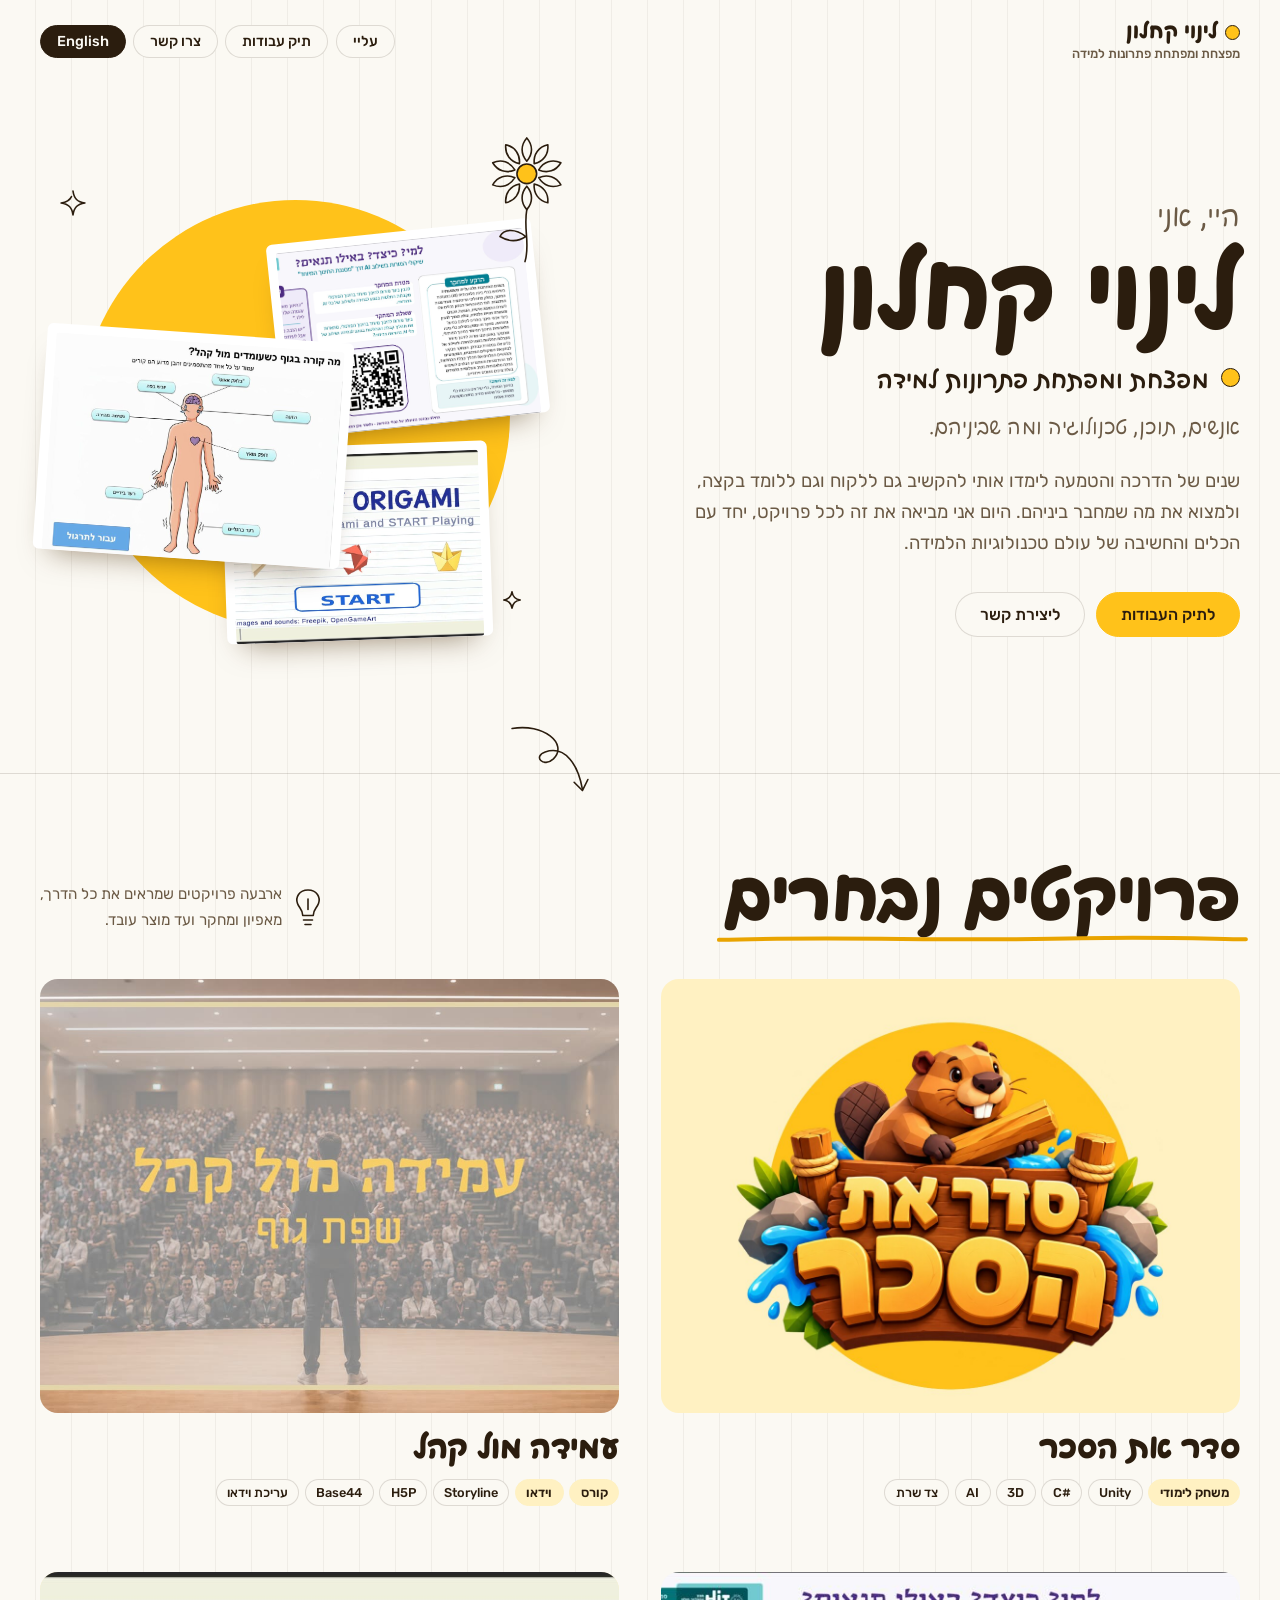
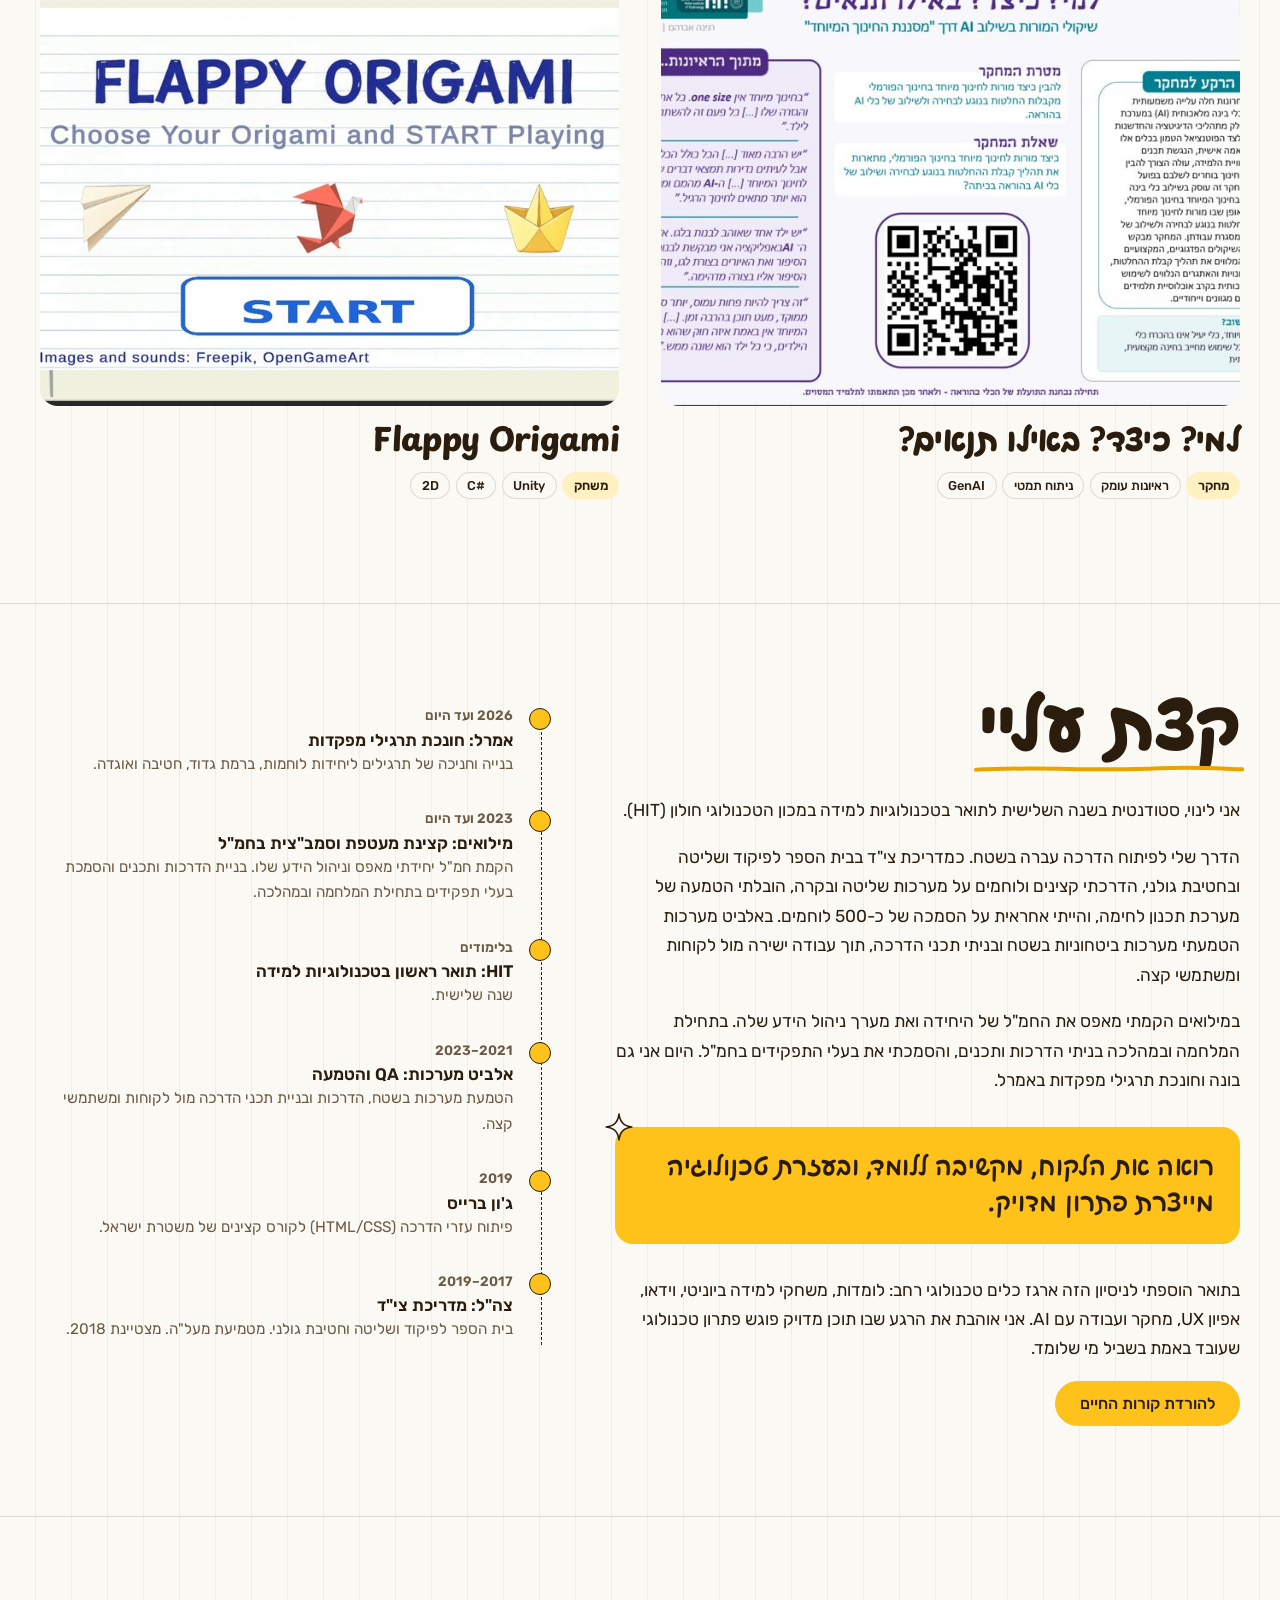
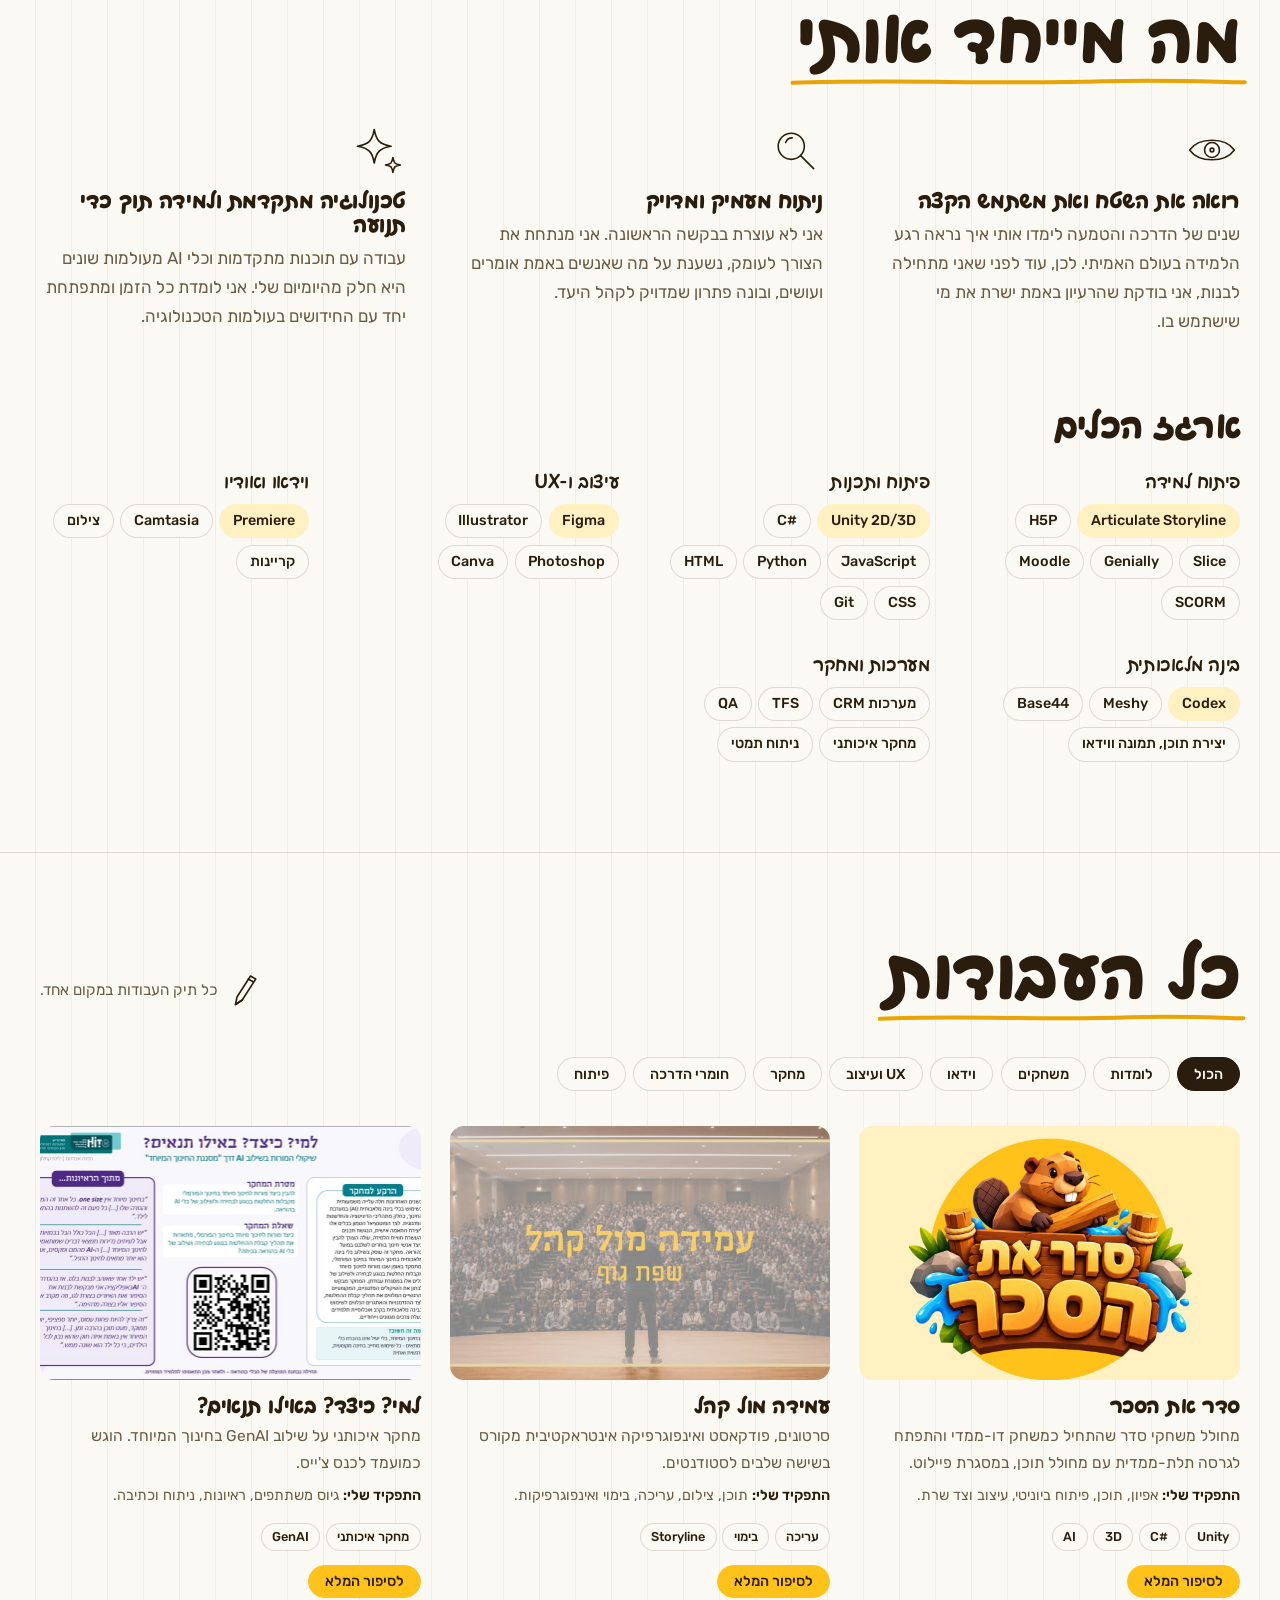
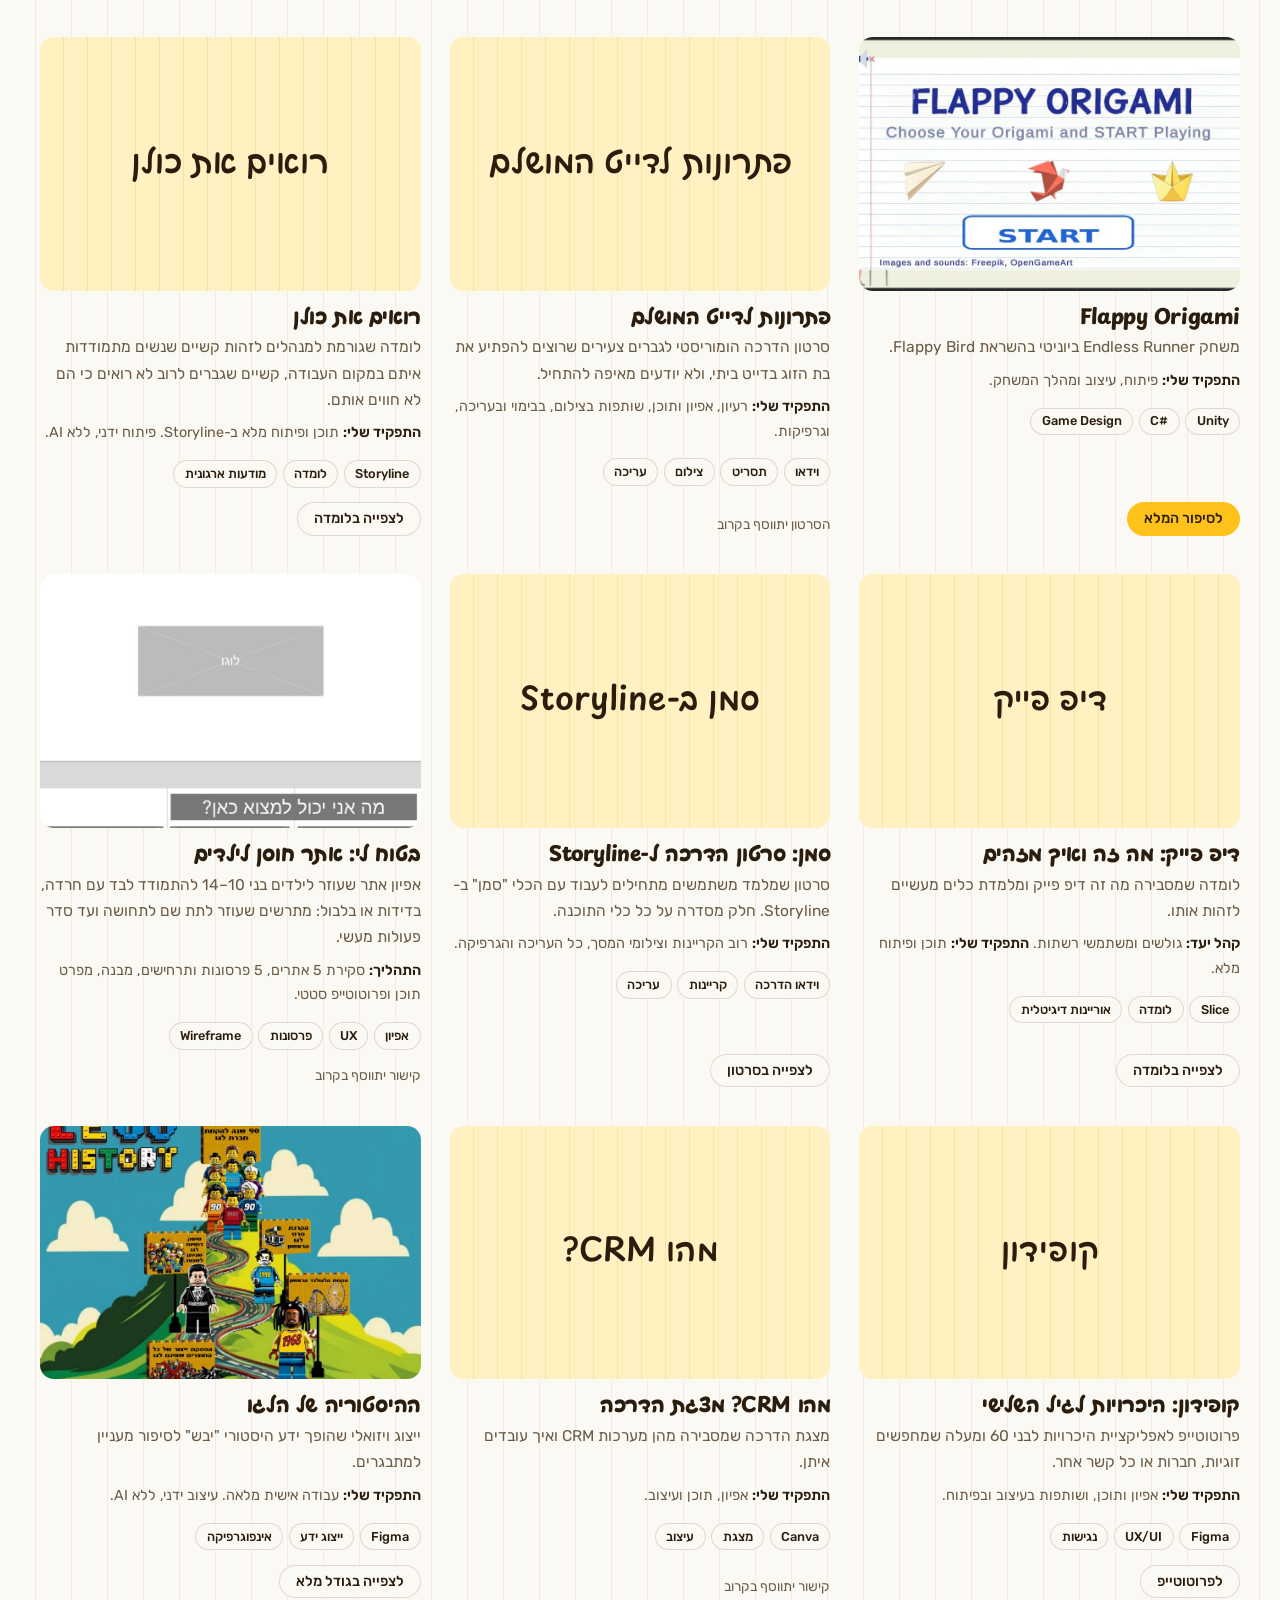
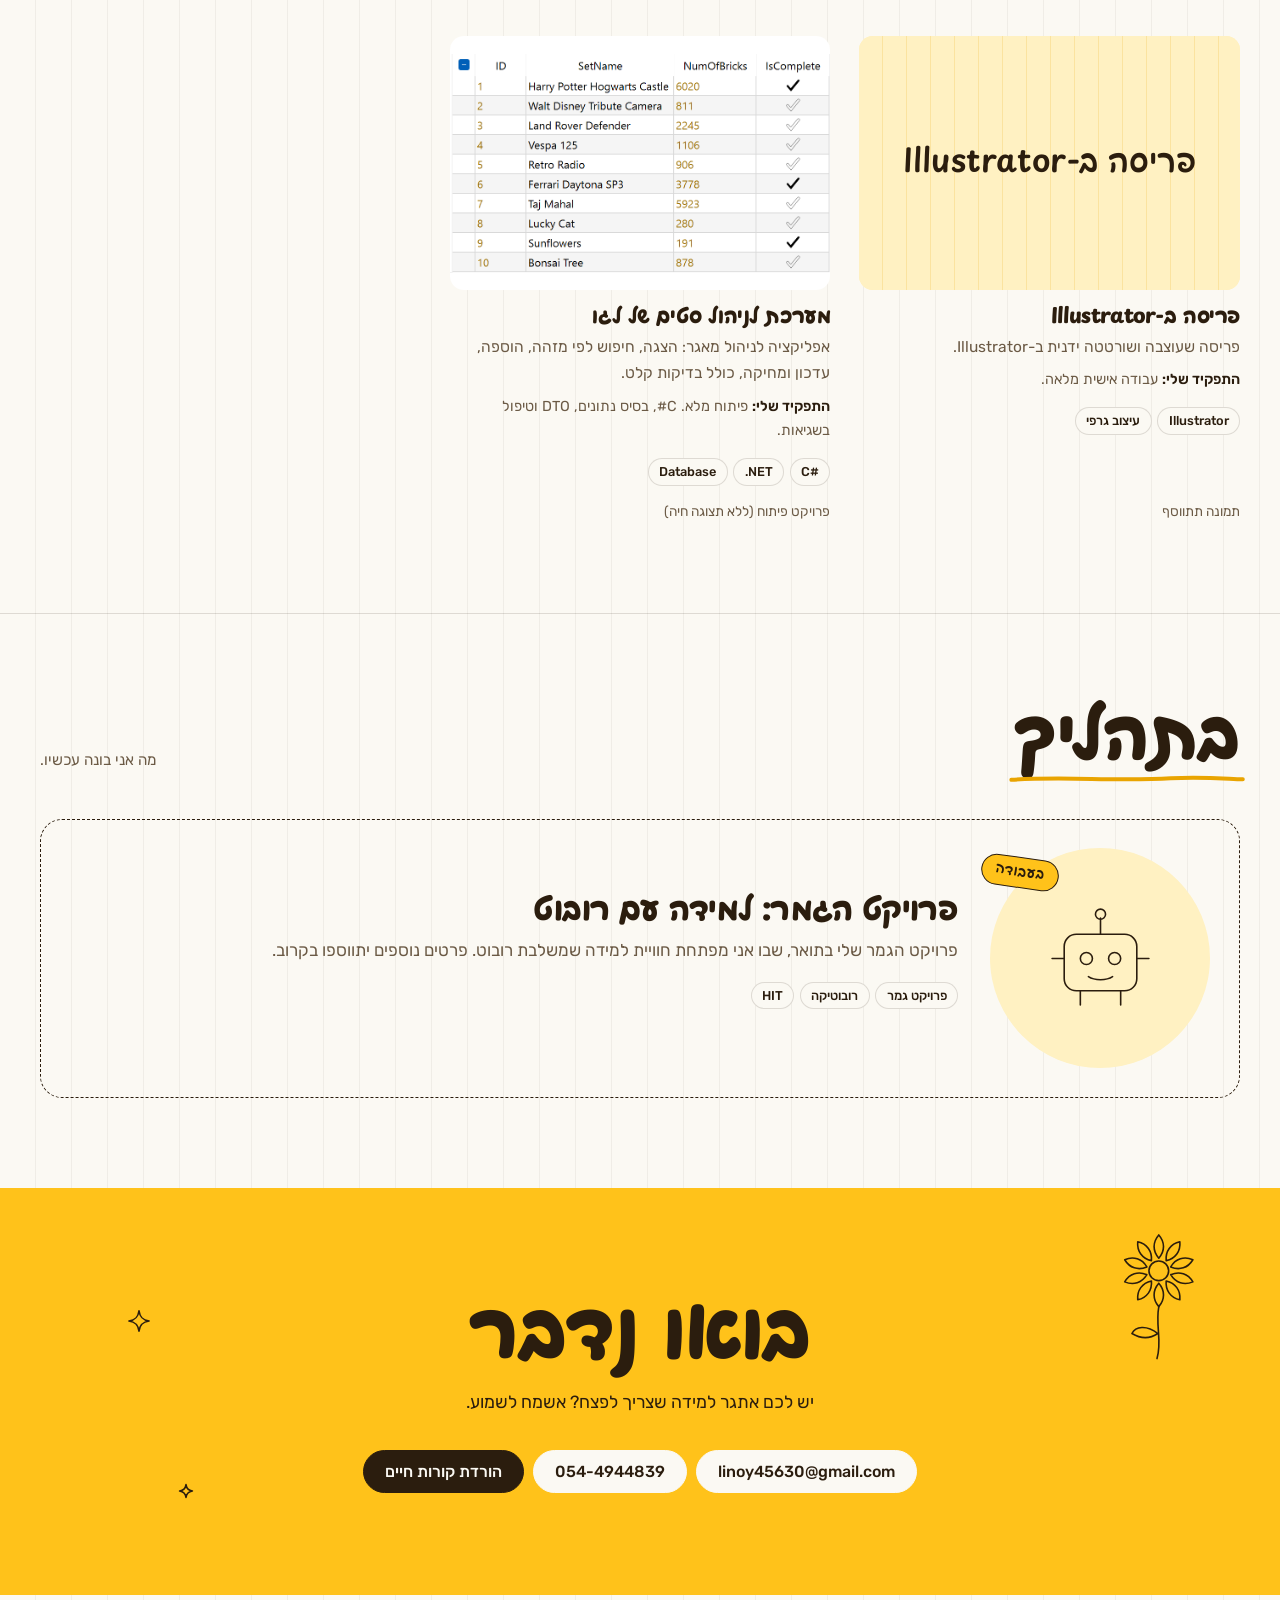
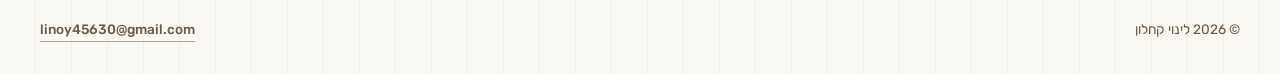
==== commit 416cf368: "Add files via upload" ====
--- a/index.html
+++ b/index.html
@@ -12,16 +12,13 @@
 <a class="skip" href="#main">דלג לתוכן</a>
 <header class="site-header">
   <div class="wrap">
-    <a class="brand" href="#top">לינוי קחלון</a>
+    <a class="brand" href="#top"><span class="brand-name">לינוי קחלון</span><span class="brand-title">מפצחת ומפתחת פתרונות למידה</span></a>
     <button class="pill menu-btn" aria-expanded="false" aria-controls="nav">תפריט</button>
     <nav class="nav" id="nav" aria-label="ניווט ראשי">
-      <a class="pill" href="#projects">פרויקטים</a>
-      <a class="pill" href="#about">קצת עליי</a>
-      <a class="pill" href="#unique">מה מייחד אותי</a>
-      <a class="pill" href="#works">כל העבודות</a>
-      <a class="pill" href="#contact">צור קשר</a>
-      <a class="pill" href="en/index.html" lang="en" hreflang="en">EN</a>
-      <a class="pill sun" href="assets/files/Linoy-Kahalon-CV.pdf" download>קורות חיים</a>
+      <a class="pill" href="#about">עליי</a>
+      <a class="pill" href="#works">תיק עבודות</a>
+      <a class="pill" href="#contact">צרו קשר</a>
+      <a class="pill lang-pill" href="en/index.html" lang="en" hreflang="en">English</a>
     </nav>
   </div>
 </header>
@@ -61,13 +58,13 @@
   <div class="wrap">
     <div class="head"><span class="underlined"><h2 id="projects-title">פרויקטים נבחרים</h2><svg class="doodle" viewBox="0 0 220 16" preserveAspectRatio="none" aria-hidden="true"><path d="M4,11 C50,4 100,14 150,8 C180,5 200,9 216,10"/></svg></span><p class="aside"><svg class="doodle" viewBox="0 0 40 56" aria-hidden="true"><path d="M20,4 C8,4 3,14 6,22 C8,28 13,30 13,38 L27,38 C27,30 32,28 34,22 C37,14 32,4 20,4Z"/><path d="M14,44 L26,44 M16,50 L24,50"/><path d="M20,16 L20,30"/></svg><span>ארבעה פרויקטים שמראים את כל הדרך,<br>מאפיון ומחקר ועד מוצר עובד.</span></p></div>
     <div class="menu">
-      <a class="item wide" href="projects/sader.html">
-  <div class="pic"><div class="ph">סדר את הסכר<small>תמונה מהגרסה התלת-ממדית תתווסף</small></div><span class="note">מחולל משחקים המאפשר להכניס תוכן בהתאם לצורך הלימודי. התחיל כמשחק דו-ממדי והתפתח לגרסה תלת-ממדית במסגרת פיילוט.</span></div>
+      <a class="item" href="projects/sader.html">
+  <div class="pic"><img src="assets/img/sader-logo-card.jpg" alt="הלוגו של המשחק סדר את הסכר" loading="lazy"><span class="note">מחולל משחקים המאפשר להכניס תוכן בהתאם לצורך הלימודי. התחיל כמשחק דו-ממדי והתפתח לגרסה תלת-ממדית במסגרת פיילוט.</span></div>
   <div class="row"><h3>סדר את הסכר</h3></div>
   <ul class="tags"><li class="kind-tag">משחק לימודי</li><li>Unity</li><li>C#</li><li>3D</li><li>AI</li><li>צד שרת</li></ul>
 </a>
       <a class="item" href="projects/public-speaking.html">
-  <div class="pic"><img src="assets/img/infographic.jpg" alt="אינפוגרפיקה אינטראקטיבית: מה קורה בגוף כשעומדים מול קהל" loading="lazy"><span class="note">סרטונים, פודקאסט ואינפוגרפיקה אינטראקטיבית מתוך קורס היברידי בשישה שלבים לסטודנטים ליזמות ולמשפטים.</span></div>
+  <div class="pic"><img src="assets/img/speaking-body.jpg" alt="פתיח הסרטון: עמידה מול קהל, שפת גוף" loading="lazy"><span class="note">סרטונים, פודקאסט ואינפוגרפיקה אינטראקטיבית מתוך קורס היברידי בשישה שלבים לסטודנטים ליזמות ולמשפטים.</span></div>
   <div class="row"><h3>עמידה מול קהל</h3></div>
   <ul class="tags"><li class="kind-tag">קורס</li><li class="kind-tag">וידאו</li><li>Storyline</li><li>H5P</li><li>Base44</li><li>עריכת וידאו</li></ul>
 </a>
@@ -76,7 +73,7 @@
   <div class="row"><h3>למי? כיצד? באילו תנאים?</h3></div>
   <ul class="tags"><li class="kind-tag">מחקר</li><li>ראיונות עומק</li><li>ניתוח תמטי</li><li>GenAI</li></ul>
 </a>
-      <a class="item wide" href="projects/flappy-origami.html">
+      <a class="item" href="projects/flappy-origami.html">
   <div class="pic"><img src="assets/img/flappy-start.jpg" alt="מסך הפתיחה של Flappy Origami" loading="lazy" style="object-position:center 40%"><span class="note">משחק בפיתוח ידני ביוניטי. בהשראת Flappy Bird: אוריגמי שעף במסדרון בית ספר מלא במכשולים.</span></div>
   <div class="row"><h3>Flappy Origami</h3></div>
   <ul class="tags"><li class="kind-tag">משחק</li><li>Unity</li><li>C#</li><li>2D</li></ul>
@@ -147,7 +144,7 @@
     </div>
     <div class="gallery">
 <article class="work" data-cat="games">
-  <div class="pic"><div class="ph">סדר את הסכר</div></div>
+  <div class="pic"><img src="assets/img/sader-logo-card.jpg" alt="הלוגו של המשחק סדר את הסכר" loading="lazy"></div>
   <h3>סדר את הסכר</h3>
   <p>מחולל משחקי סדר שהתחיל כמשחק דו-ממדי והתפתח לגרסה תלת-ממדית עם מחולל תוכן, במסגרת פיילוט.</p>
   <p class="meta"><strong>התפקיד שלי:</strong> אפיון, תוכן, פיתוח ביוניטי, עיצוב וצד שרת.</p>
@@ -155,7 +152,7 @@
   <a class="pill go sun" href="projects/sader.html">לסיפור המלא</a>
 </article>
 <article class="work" data-cat="video elearning">
-  <div class="pic"><img src="assets/img/infographic.jpg" alt="אינפוגרפיקה אינטראקטיבית מתוך הקורס" loading="lazy"></div>
+  <div class="pic"><img src="assets/img/speaking-body.jpg" alt="פתיח הסרטון שפת גוף" loading="lazy"></div>
   <h3>עמידה מול קהל</h3>
   <p>סרטונים, פודקאסט ואינפוגרפיקה אינטראקטיבית מקורס בשישה שלבים לסטודנטים.</p>
   <p class="meta"><strong>התפקיד שלי:</strong> תוכן, צילום, עריכה, בימוי ואינפוגרפיקות.</p>
@@ -166,7 +163,7 @@
   <div class="pic"><img src="assets/img/research-card.jpg" alt="פוסטר המחקר" loading="lazy"></div>
   <h3>למי? כיצד? באילו תנאים?</h3>
   <p>מחקר איכותני על שילוב GenAI בחינוך המיוחד. הוגש כמועמד לכנס צ'ייס.</p>
-  <p class="meta"><strong>התפקיד שלי:</strong> גיוס המשתתפים וכתיבה.</p>
+  <p class="meta"><strong>התפקיד שלי:</strong> גיוס משתתפים, ראיונות, ניתוח וכתיבה.</p>
   <ul class="tags"><li>מחקר איכותני</li><li>GenAI</li></ul>
   <a class="pill go sun" href="projects/research.html">לסיפור המלא</a>
 </article>
--- a/assets/css/style.css
+++ b/assets/css/style.css
@@ -293,3 +293,21 @@
 @media (max-width: 700px) { .compare { aspect-ratio: 4/3; } }
 .compare .v3 .ph { padding-inline-end: 50%; }
 .compare .v2 .ph { padding-inline-start: 50%; }
+
+/* ---------- header brand: name with title underneath ---------- */
+.brand { display: flex; flex-direction: column; line-height: 1.15; gap: .15rem; }
+.brand-name { font-family: var(--display); font-weight: 800; font-size: 1.3rem; display: inline-flex; align-items: center; gap: .45rem; }
+.brand-name::before { content: ""; width: .62em; height: .62em; border-radius: 50%; background: var(--sun); border: 1.5px solid var(--ink); flex: none; }
+.brand-title { font-family: var(--body); font-weight: 500; font-size: .8rem; color: var(--ink-soft); }
+.lang-pill { background: var(--ink); color: var(--paper); border-color: var(--ink); }
+.lang-pill:hover { background: var(--sun); color: var(--ink); border-color: var(--sun); }
+@media (max-width: 760px) { .nav .lang-pill { display: inline-flex; } .brand-title { font-size: .72rem; } }
+.media-item .pic.video { aspect-ratio: 16/9; background: var(--ink); }
+.media-item .pic.video iframe { position: absolute; inset: 0; width: 100%; height: 100%; border: 0; }
+button.yt { display: block; width: 100%; padding: 0; border: 0; cursor: pointer; }
+button.yt img { width: 100%; height: 100%; object-fit: cover; }
+button.yt .play { position: absolute; inset: 0; margin: auto; width: 68px; height: 68px; border-radius: 50%; background: var(--sun); box-shadow: 0 8px 20px rgba(0,0,0,.3); transition: transform .2s; }
+button.yt .play::after { content: ""; position: absolute; inset: 0; margin: auto; width: 0; height: 0; border-style: solid; border-width: 12px 0 12px 20px; border-color: transparent transparent transparent var(--ink); transform: translateX(3px); }
+button.yt:hover .play, button.yt:focus-visible .play { transform: scale(1.08); }
+button.yt .play { inset: auto; bottom: .9rem; inset-inline-start: .9rem; margin: 0; width: 52px; height: 52px; }
+button.yt .play::after { border-width: 10px 0 10px 16px; }
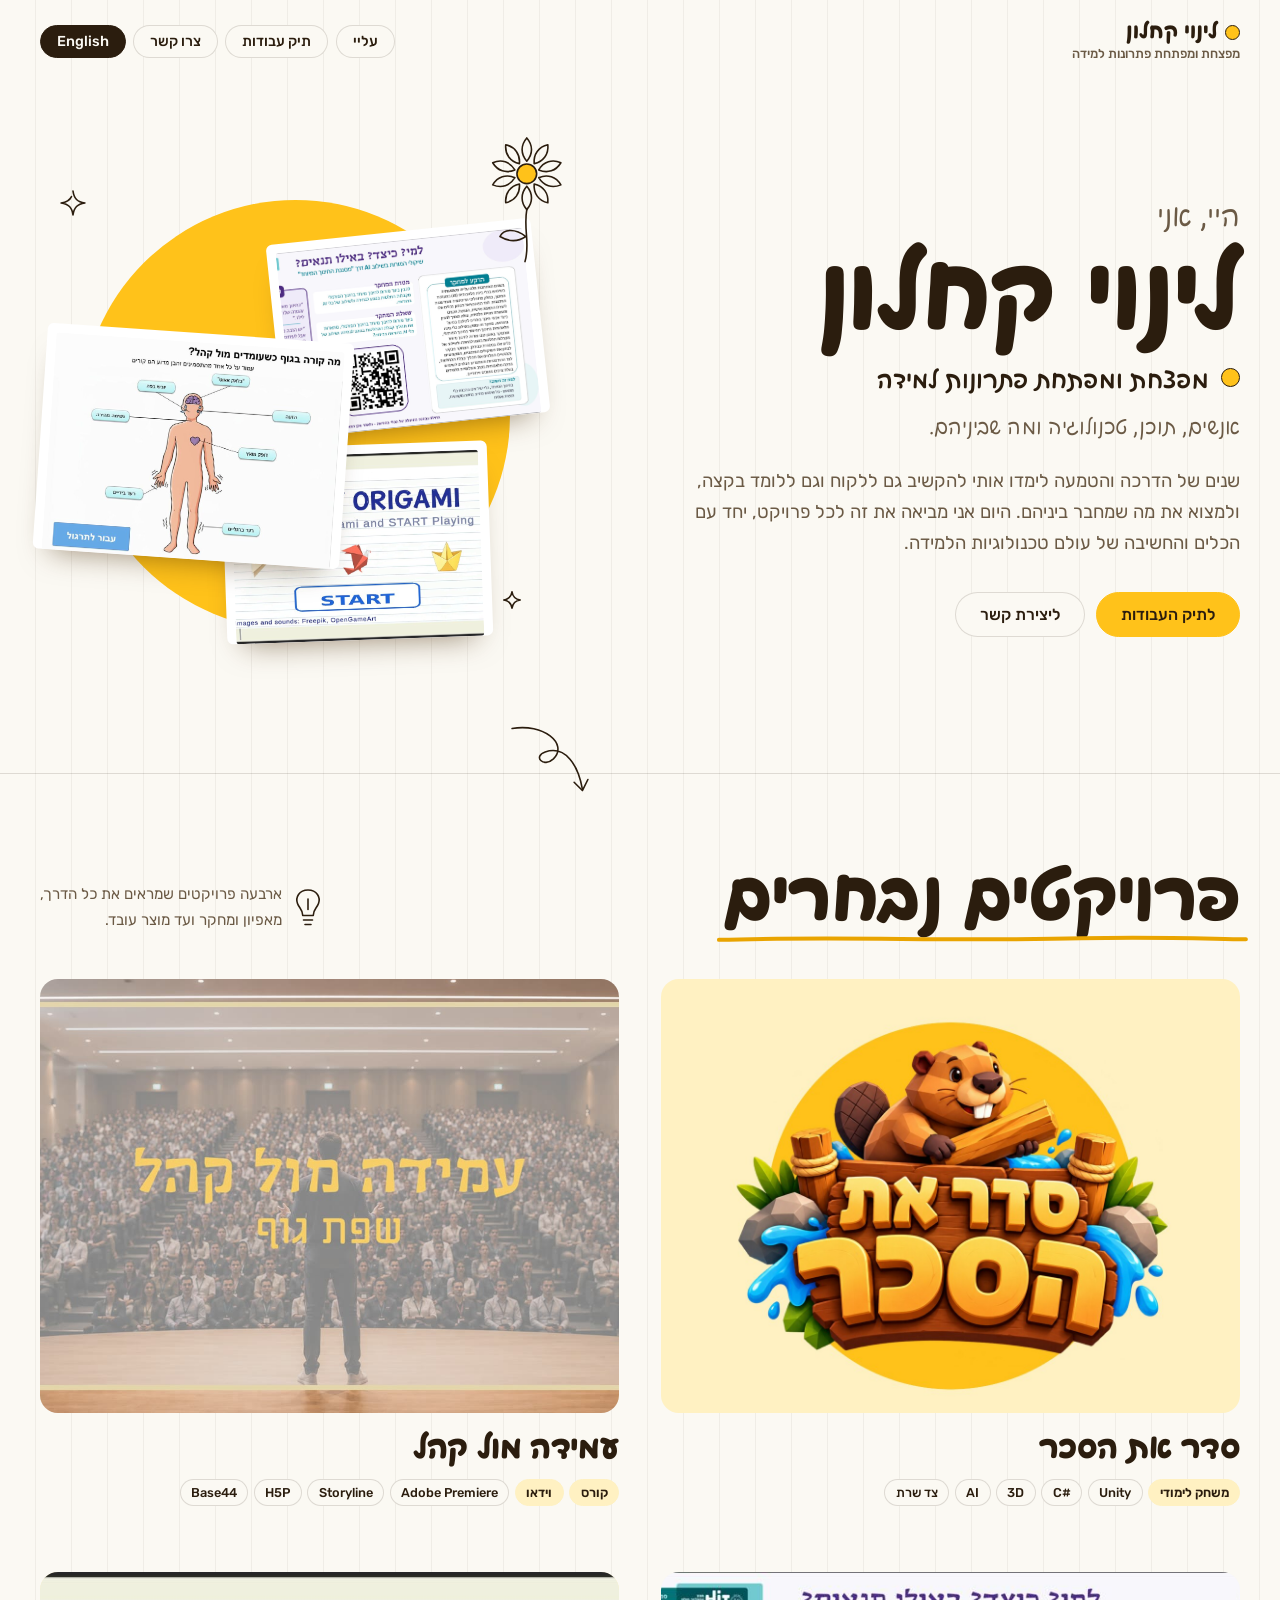
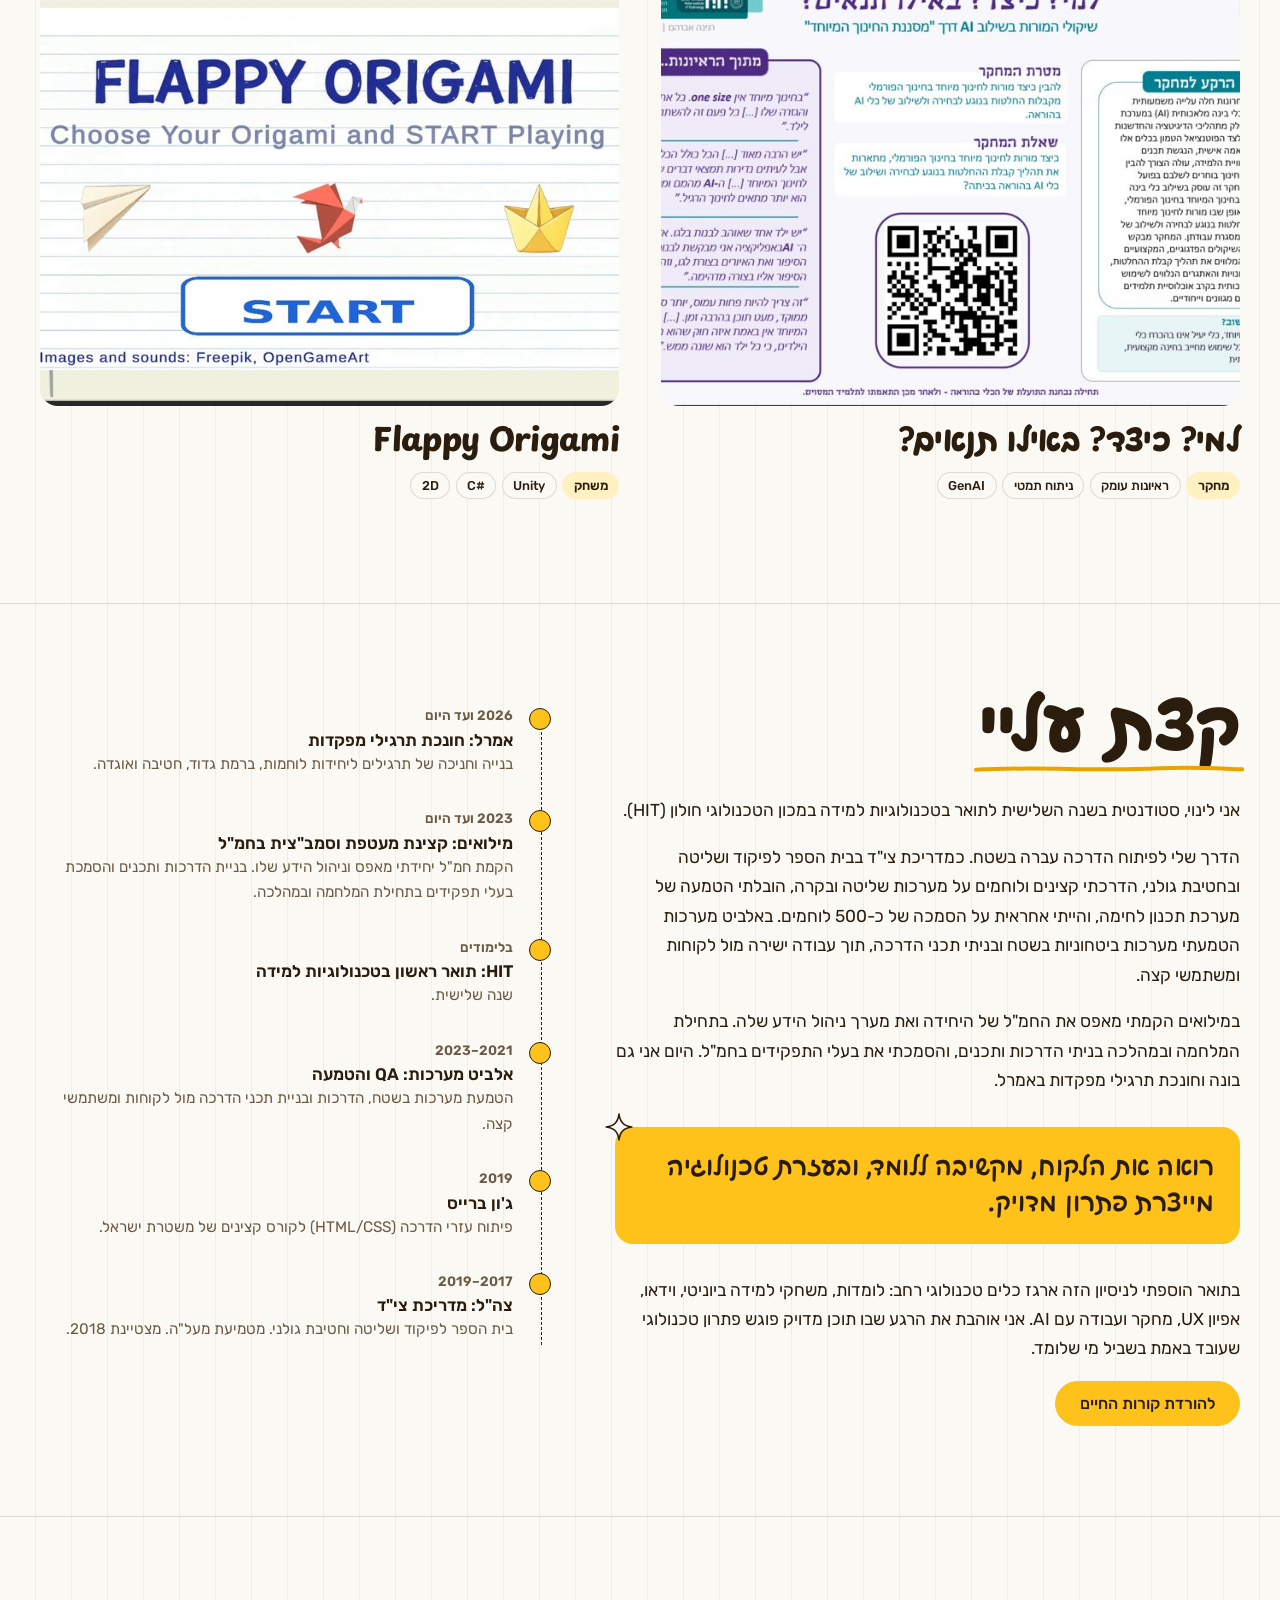
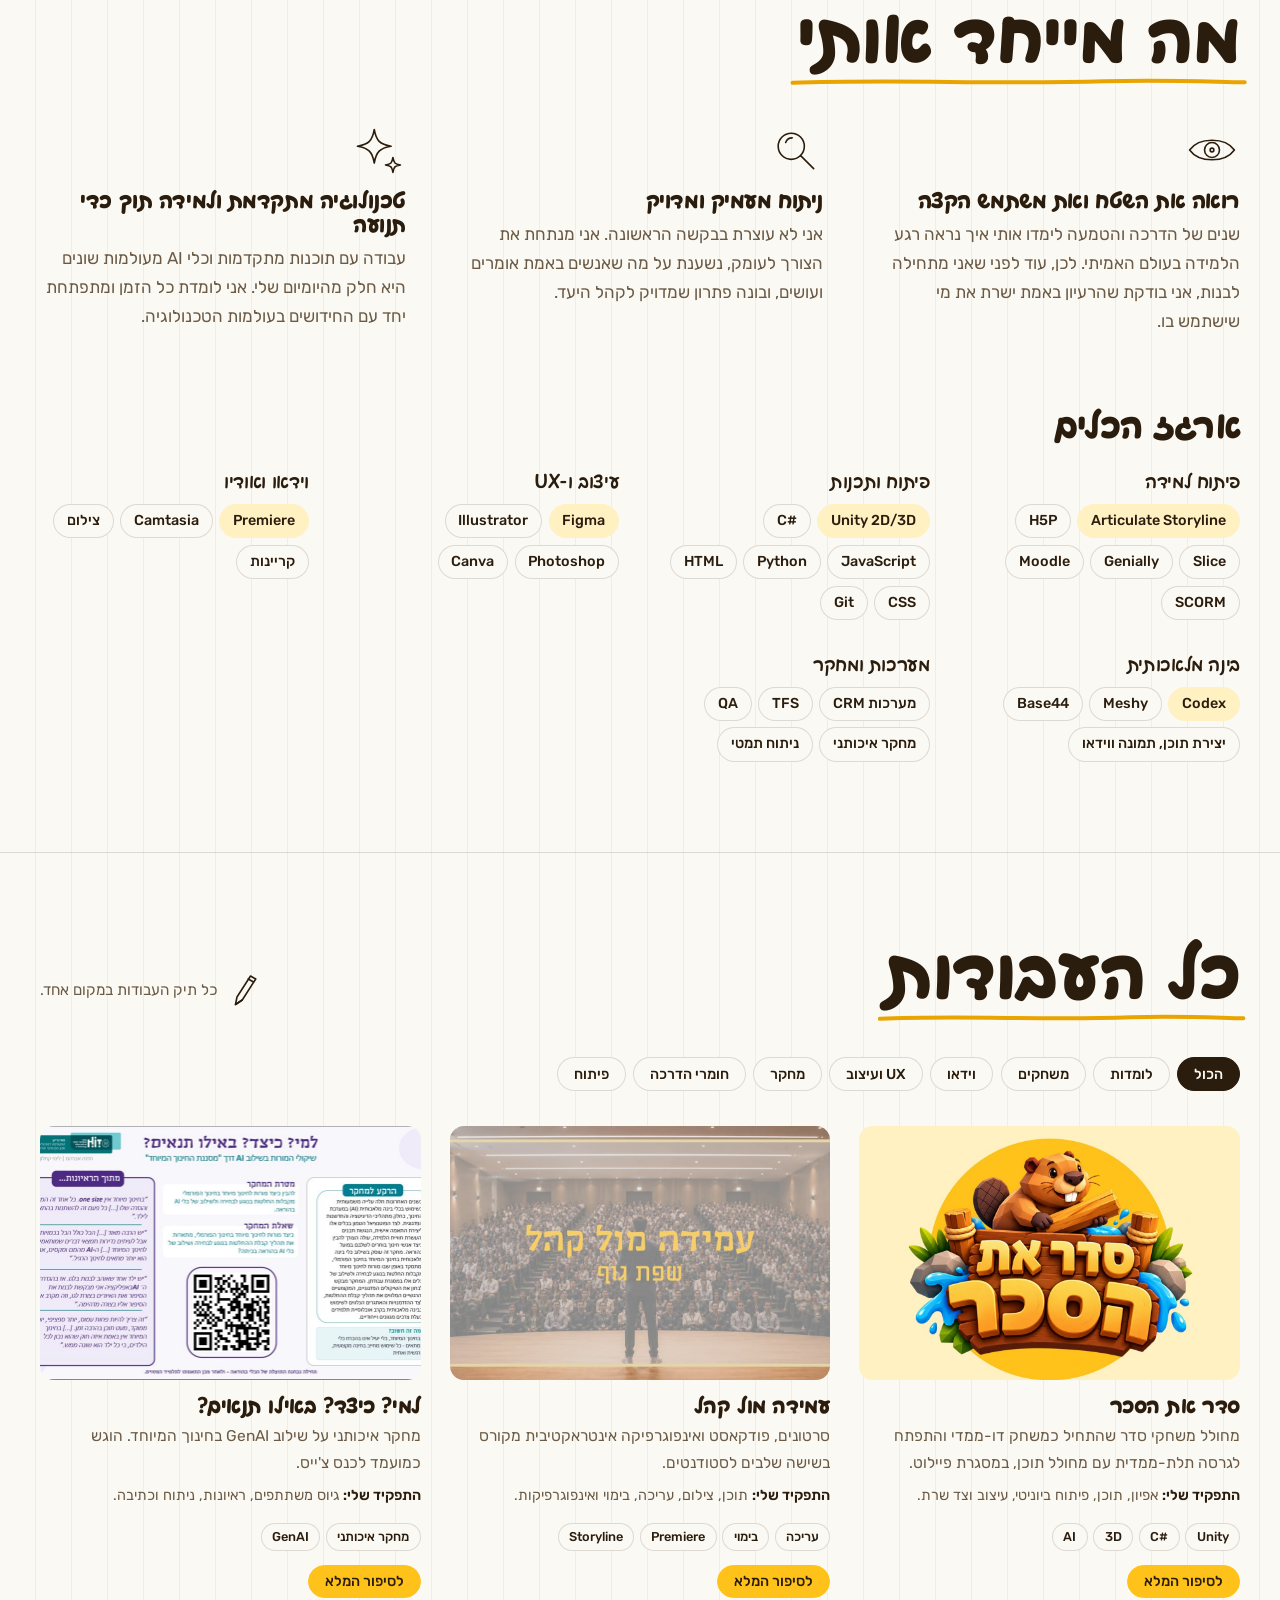
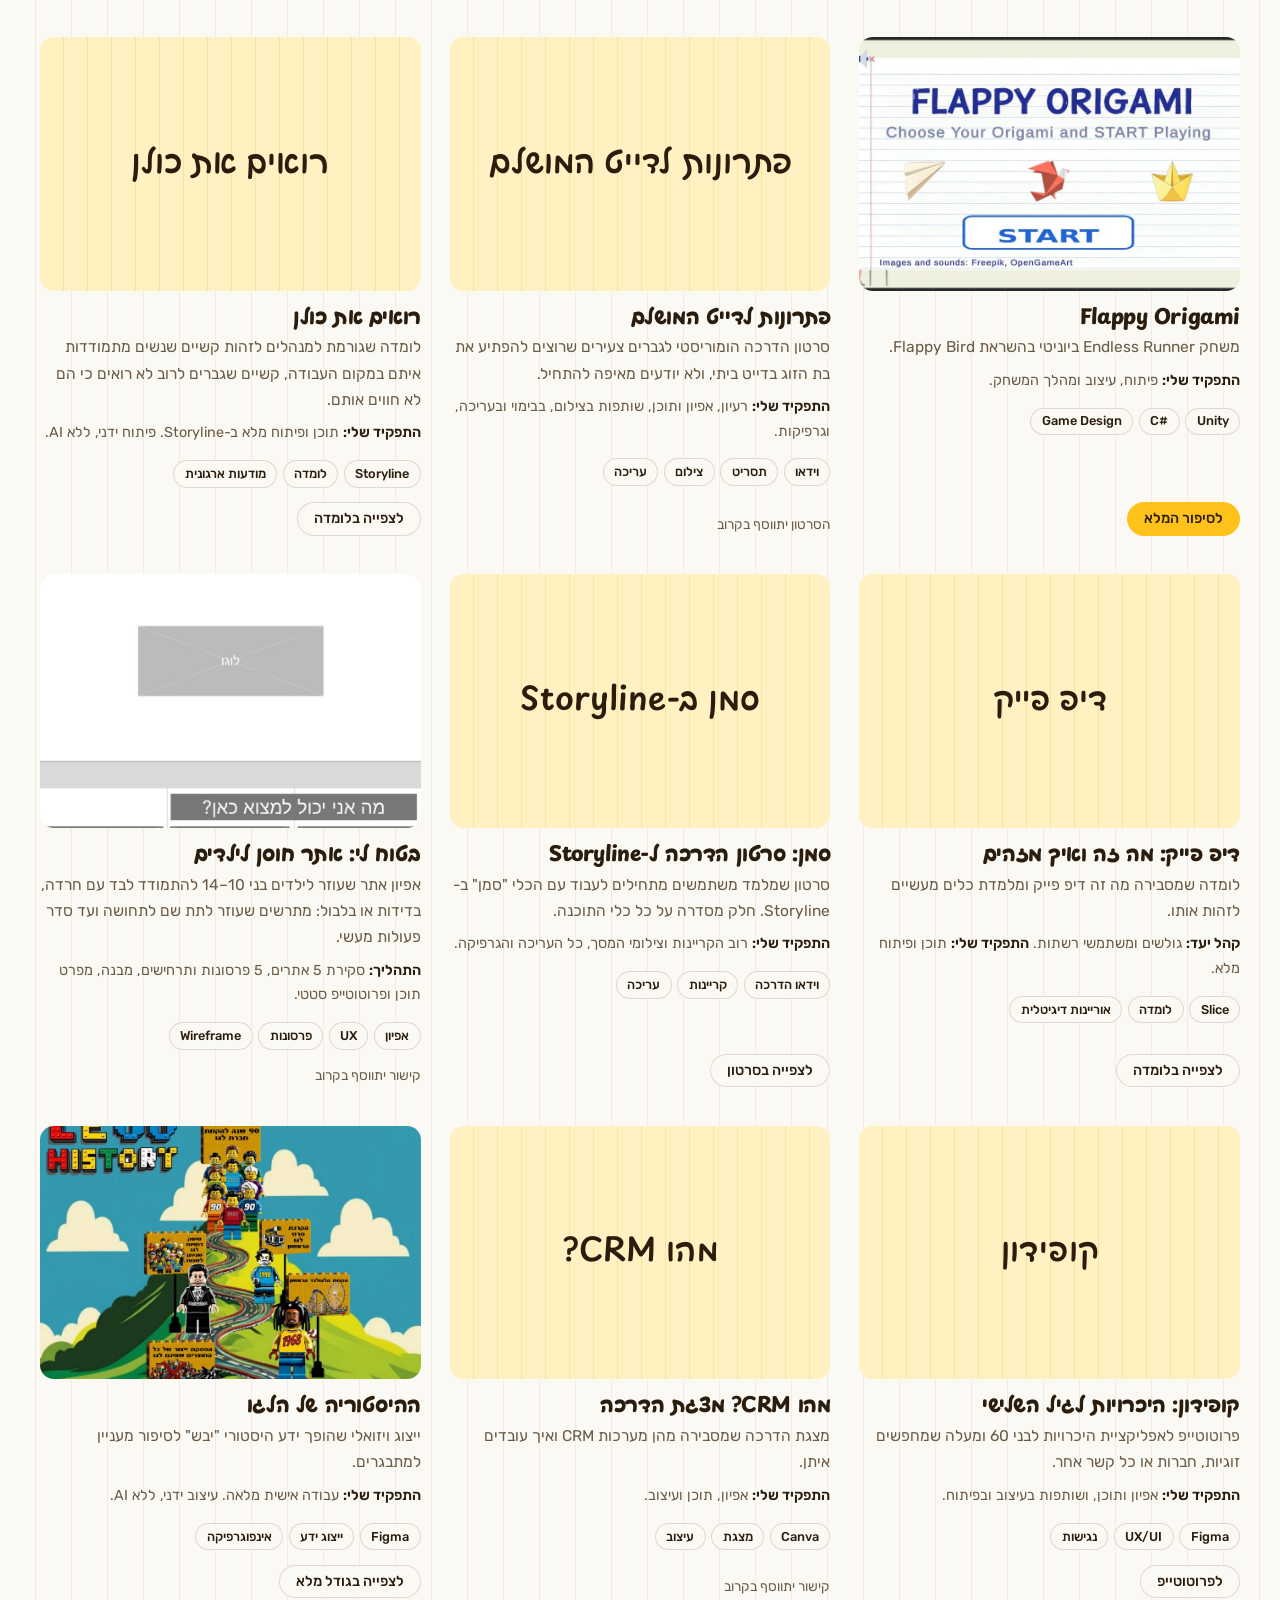
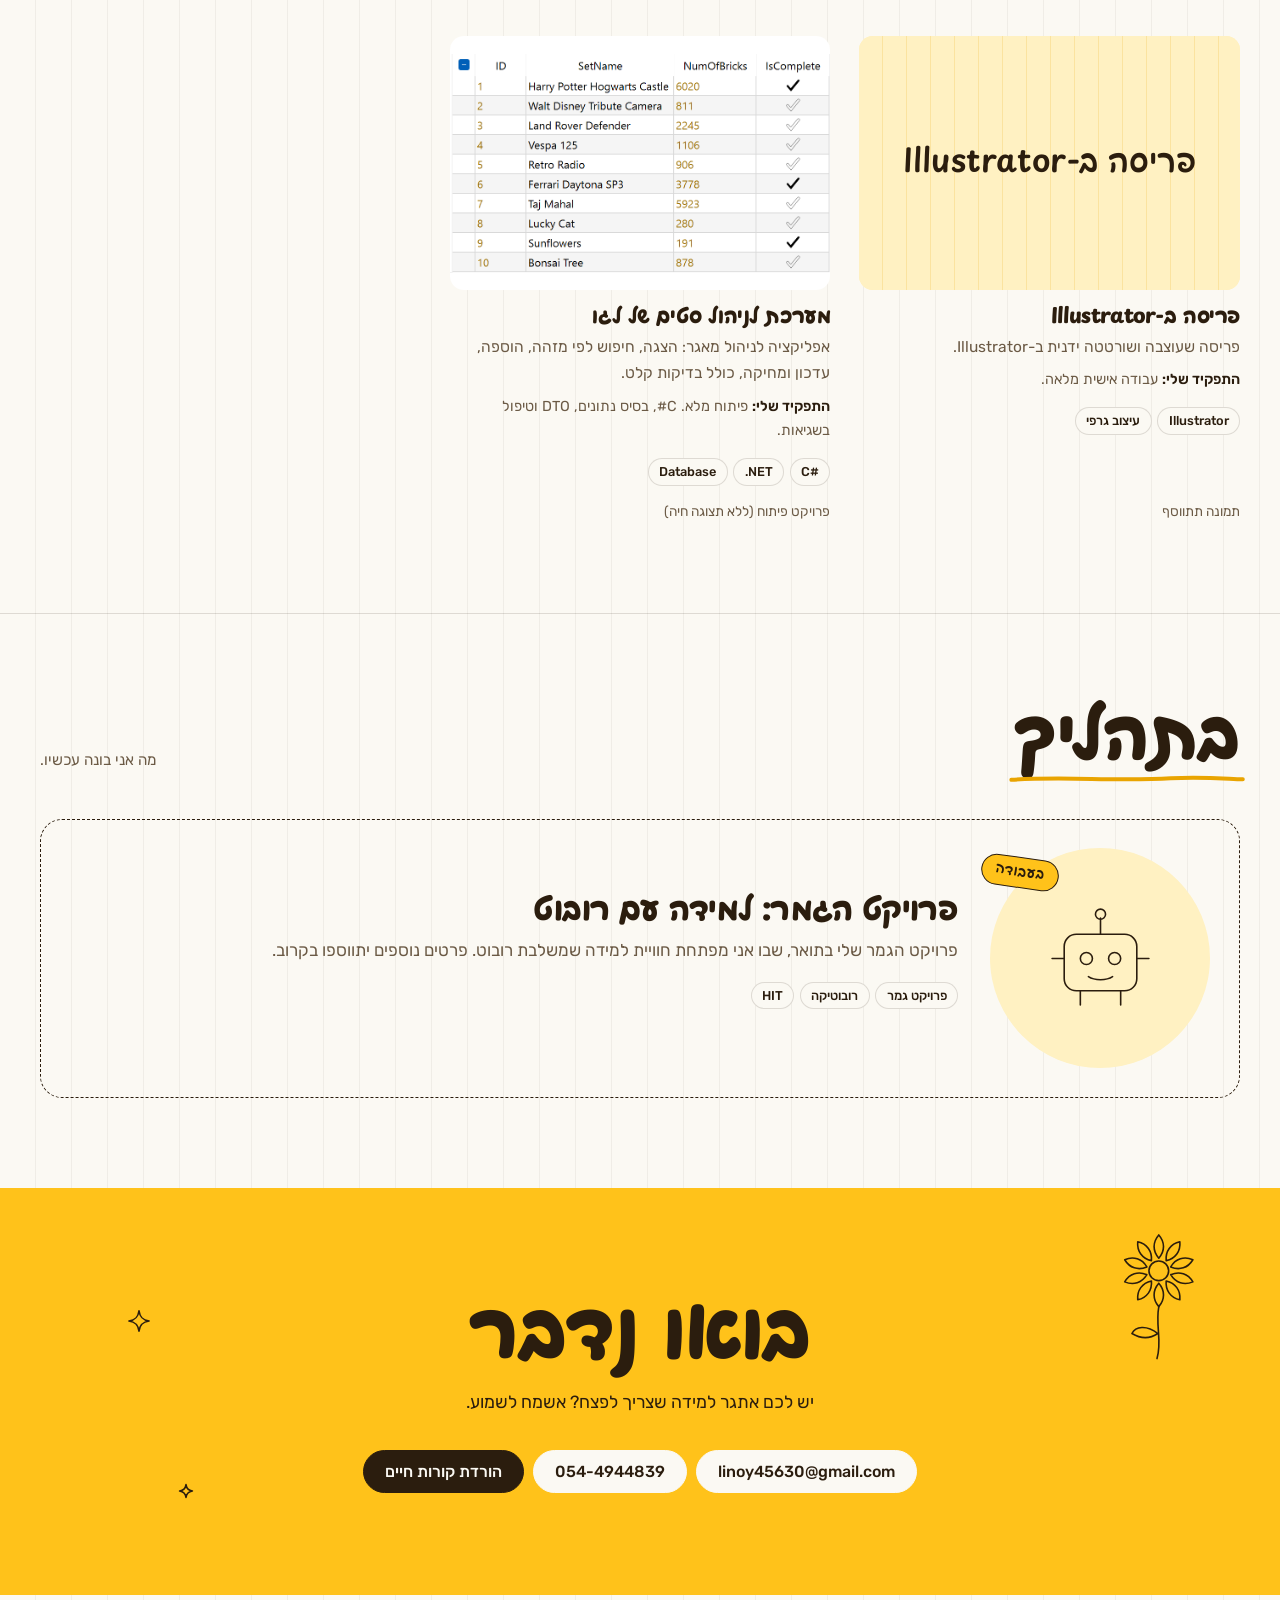
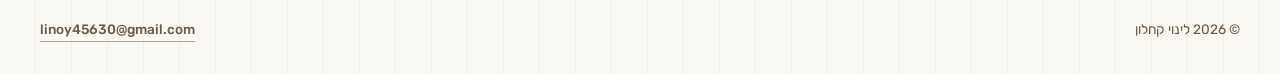
==== commit eecf2f6b: "Add files via upload" ====
--- a/index.html
+++ b/index.html
@@ -66,7 +66,7 @@
       <a class="item" href="projects/public-speaking.html">
   <div class="pic"><img src="assets/img/speaking-body.jpg" alt="פתיח הסרטון: עמידה מול קהל, שפת גוף" loading="lazy"><span class="note">סרטונים, פודקאסט ואינפוגרפיקה אינטראקטיבית מתוך קורס היברידי בשישה שלבים לסטודנטים ליזמות ולמשפטים.</span></div>
   <div class="row"><h3>עמידה מול קהל</h3></div>
-  <ul class="tags"><li class="kind-tag">קורס</li><li class="kind-tag">וידאו</li><li>Storyline</li><li>H5P</li><li>Base44</li><li>עריכת וידאו</li></ul>
+  <ul class="tags"><li class="kind-tag">קורס</li><li class="kind-tag">וידאו</li><li>Adobe Premiere</li><li>Storyline</li><li>H5P</li><li>Base44</li></ul>
 </a>
       <a class="item" href="projects/research.html">
   <div class="pic"><img src="assets/img/research-card.jpg" alt="פוסטר המחקר" loading="lazy"><span class="note">מחקר איכותני על השיקולים של אנשי חינוך מיוחד בשילוב GenAI בהוראה, על בסיס 15 ראיונות עומק. הוגש כמועמד לכנס צ'ייס.</span></div>
@@ -156,7 +156,7 @@
   <h3>עמידה מול קהל</h3>
   <p>סרטונים, פודקאסט ואינפוגרפיקה אינטראקטיבית מקורס בשישה שלבים לסטודנטים.</p>
   <p class="meta"><strong>התפקיד שלי:</strong> תוכן, צילום, עריכה, בימוי ואינפוגרפיקות.</p>
-  <ul class="tags"><li>עריכה</li><li>בימוי</li><li>Storyline</li></ul>
+  <ul class="tags"><li>עריכה</li><li>בימוי</li><li>Premiere</li><li>Storyline</li></ul>
   <a class="pill go sun" href="projects/public-speaking.html">לסיפור המלא</a>
 </article>
 <article class="work" data-cat="research">
--- a/assets/css/style.css
+++ b/assets/css/style.css
@@ -311,3 +311,9 @@
 button.yt:hover .play, button.yt:focus-visible .play { transform: scale(1.08); }
 button.yt .play { inset: auto; bottom: .9rem; inset-inline-start: .9rem; margin: 0; width: 52px; height: 52px; }
 button.yt .play::after { border-width: 10px 0 10px 16px; }
+
+/* course steps: all six in one row on wide screens */
+@media (min-width: 1000px) {
+  .steps { grid-template-columns: repeat(6, minmax(0, 1fr)); gap: .6rem; }
+  .steps li { flex-direction: column; justify-content: flex-start; text-align: center; gap: .55rem; padding: 1rem .55rem 1.1rem; font-size: .95rem; line-height: 1.35; }
+}
